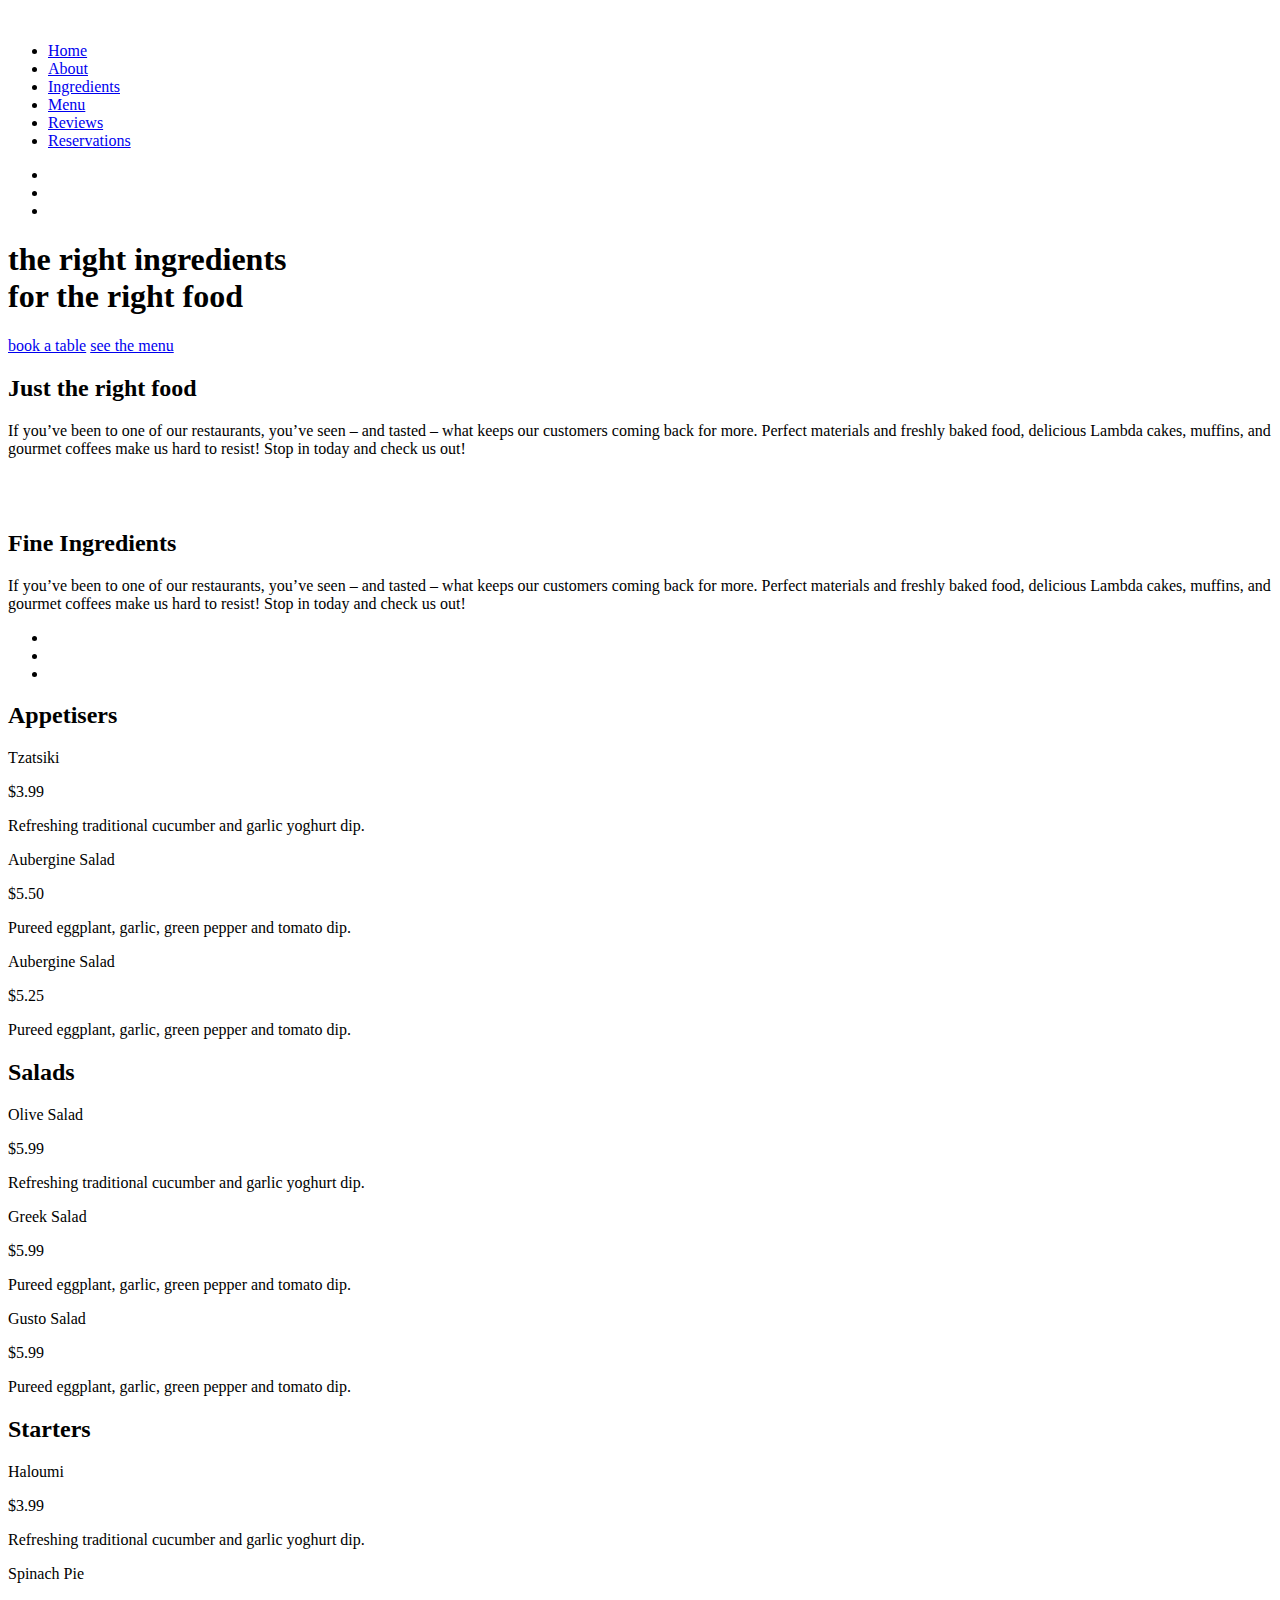
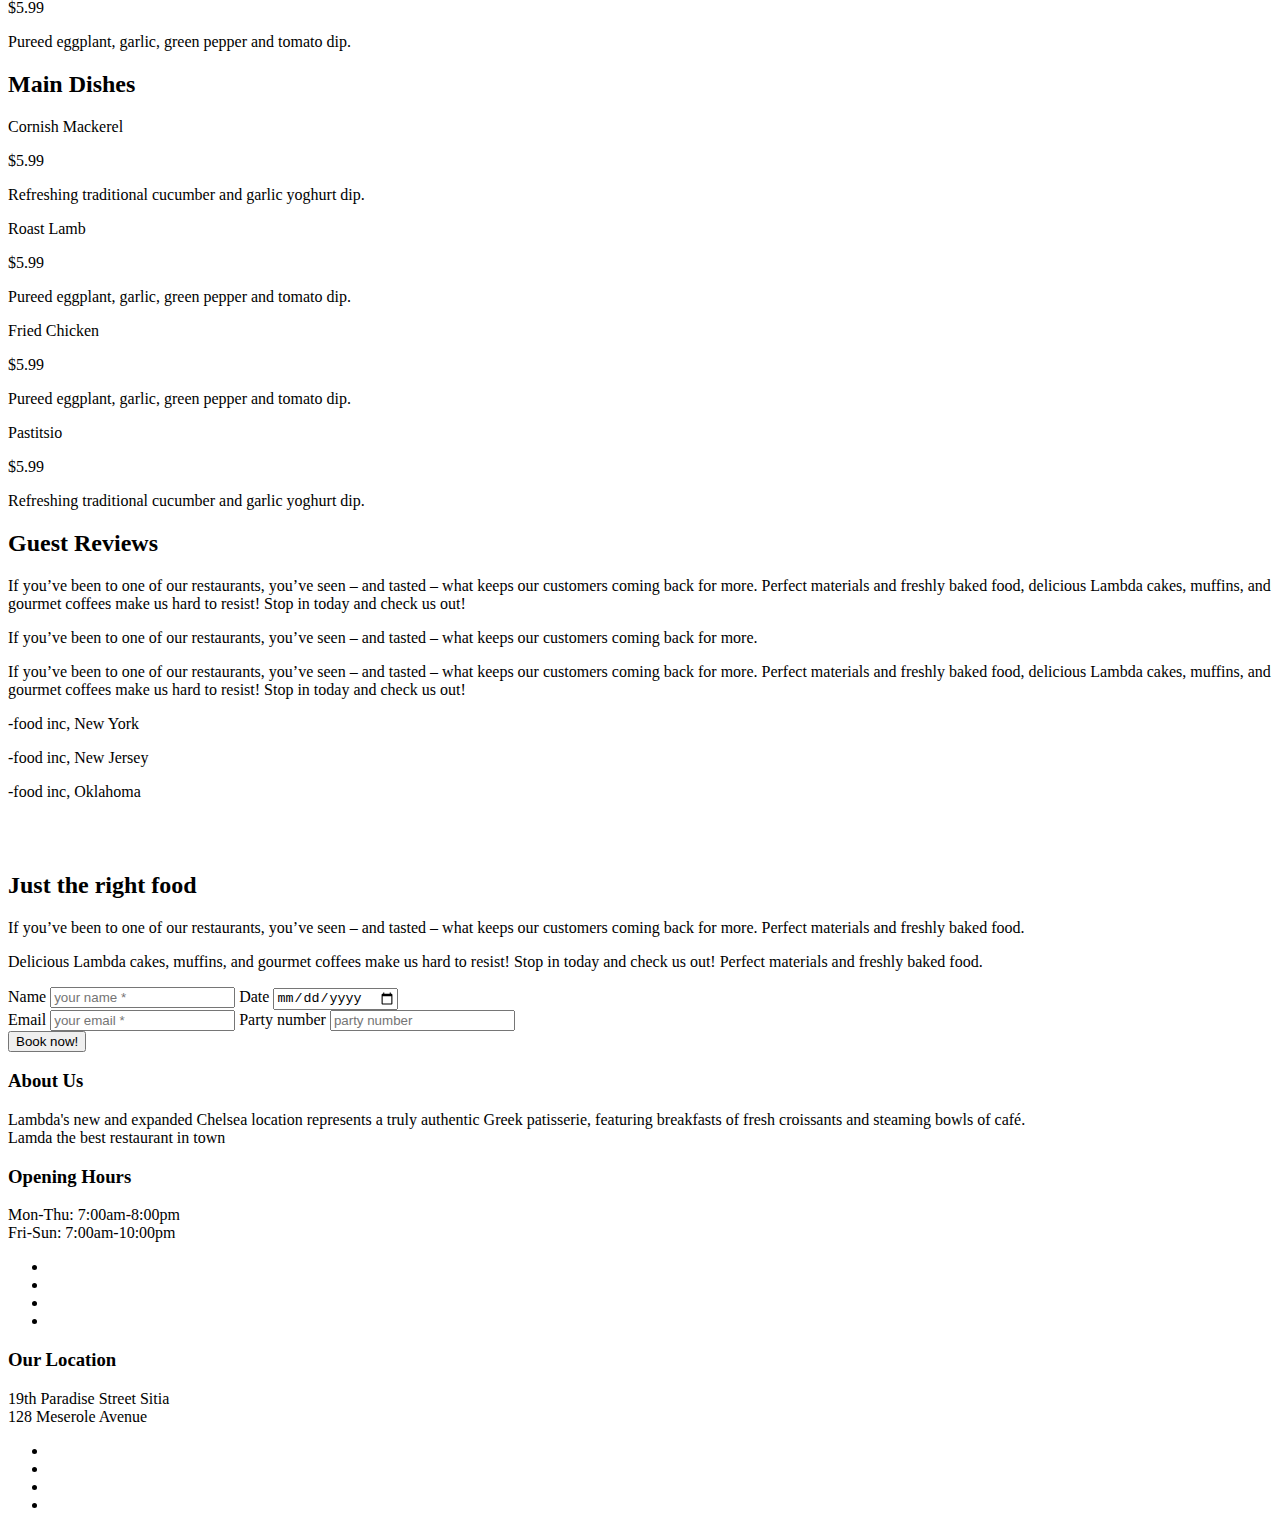
==== index.html @ 6f9b65cb "Create index.html" ====
<!DOCTYPE html>
<html lang="en">
<head>
	<meta charset="UTF-8">
	<title>Lambda</title>
	<link rel="stylesheet/less" type="text/css" href="styles.less" />
	<script src="http://assets.sadevs.com/_/less.min.js" type="text/javascript"></script>
	<script src="jquery-3.1.1.min.js"></script>
	<script src="main.js"></script>

	<link rel="stylesheet" type="text/css" href="slick/slick.css"/>
	<link rel="stylesheet" type="text/css" href="slick/slick-theme.css"/>

</head>
<body>
	
	<header id="home">

		<div class="page-center">
			
			<div class="navigation">

				<div class="logo">
					<a href="#"><img src="images/lambda_logo.png" alt=""></a>
				</div>

				<span id="menu-button" class="menu-button">
					<span class="bar"></span>
					<span class="bar"></span>
					<span class="bar"></span>
				</span>


                <div class="right-nav">
					<div id="nav" class="nav">
						<ul>
							<li class="active"><a href="#home" class="swing">Home</a></li>
							<li><a href="#about" class="swing">About</a></li>
							<li><a href="#ingredients" class="swing">Ingredients</a></li>
							<li><a href="#menu" class="swing">Menu</a></li>
							<li><a href="#reviews" class="swing">Reviews</a></li>
							<li><a href="#reservations" class="swing">Reservations</a></li>
						</ul>
					</div>

					<div class="socials-gold">
						<ul>
							<li><a href=""><img src="images/twitter_yellow.png" alt=""></a></li>
							<li><a href=""><img src="images/youtube_yellow.png" alt=""></a></li>
							<li><a href=""><img src="images/fb_yellow.png" alt=""></a></li>
						</ul>
					</div>
				</div>

			</div>

			<div class="callout">
				<h1>the right ingredients <br> for the right food</h1>
			</div>

			<div class="header-buttons">
				<a href="#reservations" class="swing">book a table</a>
				<a href="#menu" class="swing">see the menu</a>
			</div>

		</div>

		<p id="back-top"><a><span></span></a></p>

	</header>

	
	<main>

		<div class="about" id="about">
			
			<div class="page-center cont-pad">
				
				<div class="left-50">
					<h2>Just the right food</h2>
					<p>If you’ve been to one of our restaurants, you’ve seen – and tasted – what keeps our customers coming back for more. Perfect materials and freshly baked food, delicious Lambda cakes,  muffins, and gourmet coffees make us hard to resist! Stop in today and check us out!</p>
					<img src="images/cook.png" alt="">
				</div>

				<div class="right-50">
					<img src="images/dish.png" alt="">
				</div>

			</div>

		</div>

		<div class="ingredients" id="ingredients">
			
			<div class="page-center cont-pad">
			
				<div class="right-50">
					<h2>Fine Ingredients</h2>
					<p>If you’ve been to one of our restaurants, you’ve seen – and tasted – what keeps our customers coming back for more. Perfect materials and freshly baked food, delicious Lambda cakes,  muffins, and gourmet coffees make us hard to resist! Stop in today and check us out!</p>
					<ul>
						<li><img src="images/wheat.png" alt=""></li>
						<li><img src="images/chili.png" alt=""></li>
						<li><img src="images/bread.png" alt=""></li>
					</ul>
				</div>

			</div>

		</div>

		<div class="menu" id="menu">
			
			<div class="page-center cont-pad">
				
				<div class="left-50">

					<div class="category">
						<h2>Appetisers</h2>

						<div class="dish">
						   <span class="divider-gold">
								<p class="name">Tzatsiki</p>
								<p class="price">$3.99</p>
						    </span>
						    <p class="description">Refreshing traditional cucumber and garlic yoghurt dip.</p>
						</div>

						<div class="dish">
						   <span class="divider-gold">
								<p class="name">Aubergine Salad</p>
								<p class="price">$5.50</p>
						    </span>
						    <p class="description">Pureed eggplant, garlic, green pepper and tomato dip.</p>
						</div>

						<div class="dish">
						   <span class="divider-gold">
								<p class="name">Aubergine Salad</p>
								<p class="price">$5.25</p>
						    </span>
						    <p class="description">Pureed eggplant, garlic, green pepper and tomato dip.</p>
						</div>

					</div>

					<div class="category">
						<h2>Salads</h2>

						<div class="dish">
						   <span class="divider-gold">
								<p class="name">Olive Salad</p>
								<p class="price">$5.99</p>
						    </span>
						    <p class="description">Refreshing traditional cucumber and garlic yoghurt dip.</p>
						</div>

						<div class="dish special">
						   <span class="divider-gold">
								<p class="name">Greek Salad</p>
								<p class="price">$5.99</p>
						    </span>
						    <p class="description">Pureed eggplant, garlic, green pepper and tomato dip.</p>
						</div>

						<div class="dish">
						   <span class="divider-gold">
								<p class="name">Gusto Salad</p>
								<p class="price">$5.99</p>
						    </span>
						    <p class="description">Pureed eggplant, garlic, green pepper and tomato dip.</p>
						</div>

					</div>
					
				</div>

				<div class="right-50">
					
					<div class="category">
						<h2>Starters</h2>

						<div class="dish">
						   <span class="divider-gold">
								<p class="name">Haloumi</p>
								<p class="price">$3.99</p>
						    </span>
						    <p class="description">Refreshing traditional cucumber and garlic yoghurt dip.</p>
						</div>

						<div class="dish">
						   <span class="divider-gold">
								<p class="name">Spinach Pie</p>
								<p class="price">$5.99</p>
						    </span>
						    <p class="description">Pureed eggplant, garlic, green pepper and tomato dip.</p>
						</div>
					</div>

					<div class="category">
						<h2>Main Dishes</h2>

						<div class="dish">
						   <span class="divider-gold">
								<p class="name">Cornish Mackerel</p>
								<p class="price">$5.99</p>
						    </span>
						    <p class="description">Refreshing traditional cucumber and garlic yoghurt dip.</p>
						</div>

						<div class="dish special">
						   <span class="divider-gold">
								<p class="name">Roast Lamb</p>
								<p class="price">$5.99</p>
						    </span>
						    <p class="description">Pureed eggplant, garlic, green pepper and tomato dip.</p>
						</div>

						<div class="dish">
						   <span class="divider-gold">
								<p class="name">Fried Chicken</p>
								<p class="price">$5.99</p>
						    </span>
						    <p class="description">Pureed eggplant, garlic, green pepper and tomato dip.</p>
						</div>

						<div class="dish">
						   <span class="divider-gold">
								<p class="name">Pastitsio</p>
								<p class="price">$5.99</p>
						    </span>
						    <p class="description">Refreshing traditional cucumber and garlic yoghurt dip.</p>
						</div>

					</div>

				</div>

			</div>

		</div>

		<div class="reviews" id="reviews">
			
			<div class="page-center cont-pad">
			
				<div class="black-overlay">
					<h2>Guest Reviews</h2>	

					<div class="comments">
						<div>
							<p>If you’ve been to one of our restaurants, you’ve seen – and tasted – what keeps our customers coming back for more. Perfect materials and freshly baked food, delicious Lambda cakes,  muffins, and gourmet coffees make us hard to resist! Stop in today and check us out!</p>
						</div>
						<div>
							<p>If you’ve been to one of our restaurants, you’ve seen – and tasted – what keeps our customers coming back for more.</p>
						</div>
						<div>
							<p>If you’ve been to one of our restaurants, you’ve seen – and tasted – what keeps our customers coming back for more. Perfect materials and freshly baked food, delicious Lambda cakes,  muffins, and gourmet coffees make us hard to resist! Stop in today and check us out!</p>
						</div>
					</div>

					<div class="captions">
						<div class="caption">
							<p>-food inc, New York</p>
						</div>
						<div class="caption">
							<p>-food inc, New Jersey</p>
						</div>
						<div class="caption">
							<p>-food inc, Oklahoma</p>
						</div>
					</div>

				</div>

			</div>

		</div>

		<div class="reservations" id="reservations">
			
			<div class="page-center cont-pad">

				<div class="left-50">
					
					<div class="left-50">
						<img src="images/steak.jpg" alt="">
					</div>

					<div class="left-50">
						<img src="images/cherry.jpg" alt="">
					</div>

				</div>
				
				<div class="right-50">
					<h2>Just the right food</h2>
					<p>
						If you’ve been to one of our restaurants, you’ve seen – and tasted – what keeps our customers coming back for more. Perfect materials and freshly baked food.</p>
		             <p>   Delicious Lambda cakes,  muffins, and gourmet coffees make us hard to resist! Stop in today and check us out! Perfect materials and freshly baked food.
					</p>

					<form class="reservation-form" action="">

						<div class="left-50">
						    <label for="name">Name</label>
							<input type="text" name="name" placeholder="your name *">

							<label for="date">Date</label>
							<input type="date" name="date" placeholder="date *">
						</div>
						
						<div class="right-50">
							 <label for="email">Email</label>
							<input type="email" name="email" placeholder="your email *">

							<label for="number">Party number</label>
							<input type="number" name="number" placeholder="party number">
						</div>

						<input type="submit" value="Book now!">

					</form>

				</div>

			</div>

		</div>

	</main>

	<footer>
		
		<div class="page-center">

			<div class="widget">
				<h3>
					About Us
				</h3>

				<p>Lambda's new and expanded Chelsea location represents a truly authentic Greek patisserie, featuring breakfasts of fresh croissants and steaming bowls of café.<br>
				Lamda the best restaurant in town</p>
			</div>

			<div class="widget">
				<h3>
					Opening Hours
				</h3>

				<p>Mon-Thu: 7:00am-8:00pm <br>
				Fri-Sun: 7:00am-10:00pm</p>

				<ul class="cards">
					<li><a href="#"><img src="images/card1.png" alt=""></a></li>
					<li><a href="#"><img src="images/paypal.png" alt=""></a></li>
					<li><a href="#"><img src="images/visa.png" alt=""></a></li>
					<li><a href="#"><img src="images/card4.png" alt=""></a></li>
				</ul>	
			</div>

			<div class="widget">
				<h3>
					Our Location
				</h3>

				<p>19th Paradise Street Sitia<br>
				   128 Meserole Avenue</p>

				<ul class="socials-gold">
					<li><a href="#"><img src="images/fb_white.png" alt=""></a></li>
					<li><a href="#"><img src="images/youtube_white.png" alt=""></a></li>
					<li><a href="#"><img src="images/twitter_white.png" alt=""></a></li>
					<li><a href="#"><img src="images/logo4_white.png" alt=""></a></li>
				</ul>	
			</div>
		
		</div>

	</footer>

	<script type="text/javascript" src="slick/slick.min.js"></script>

</body>
</html>
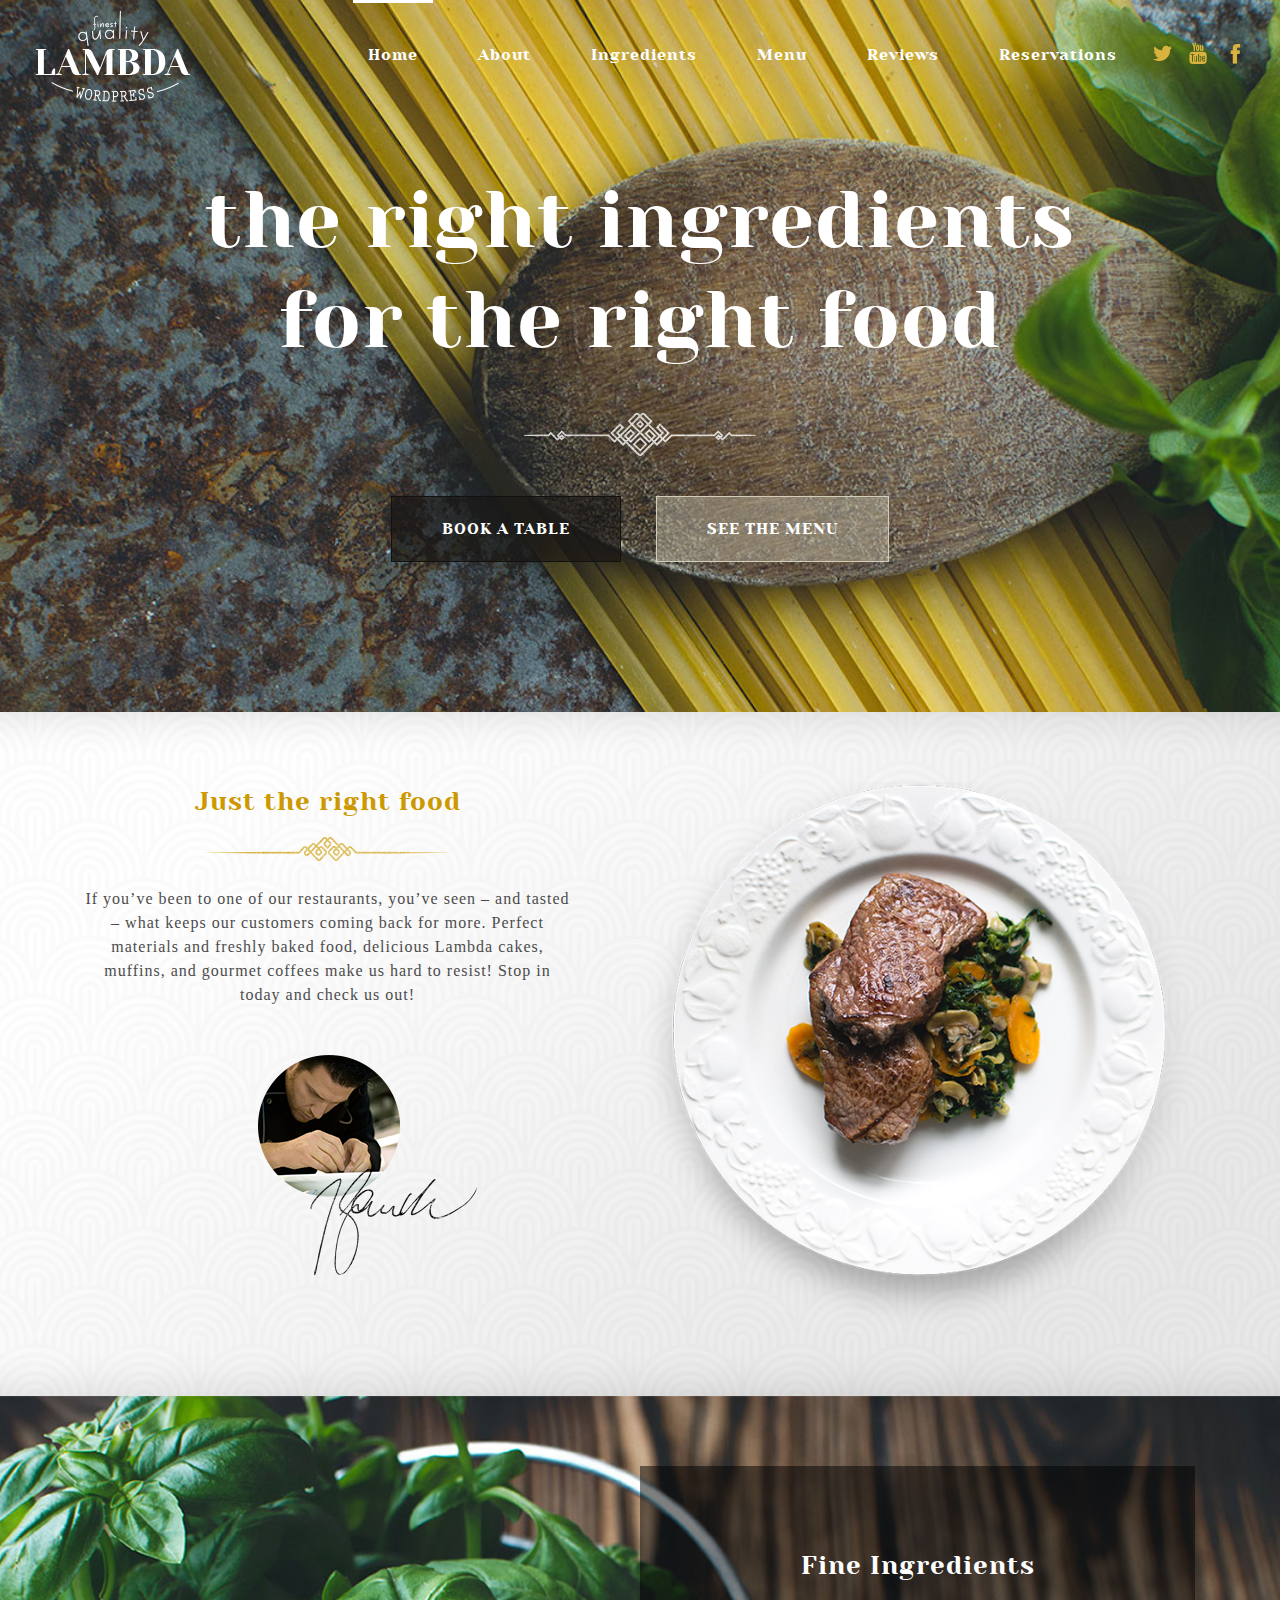
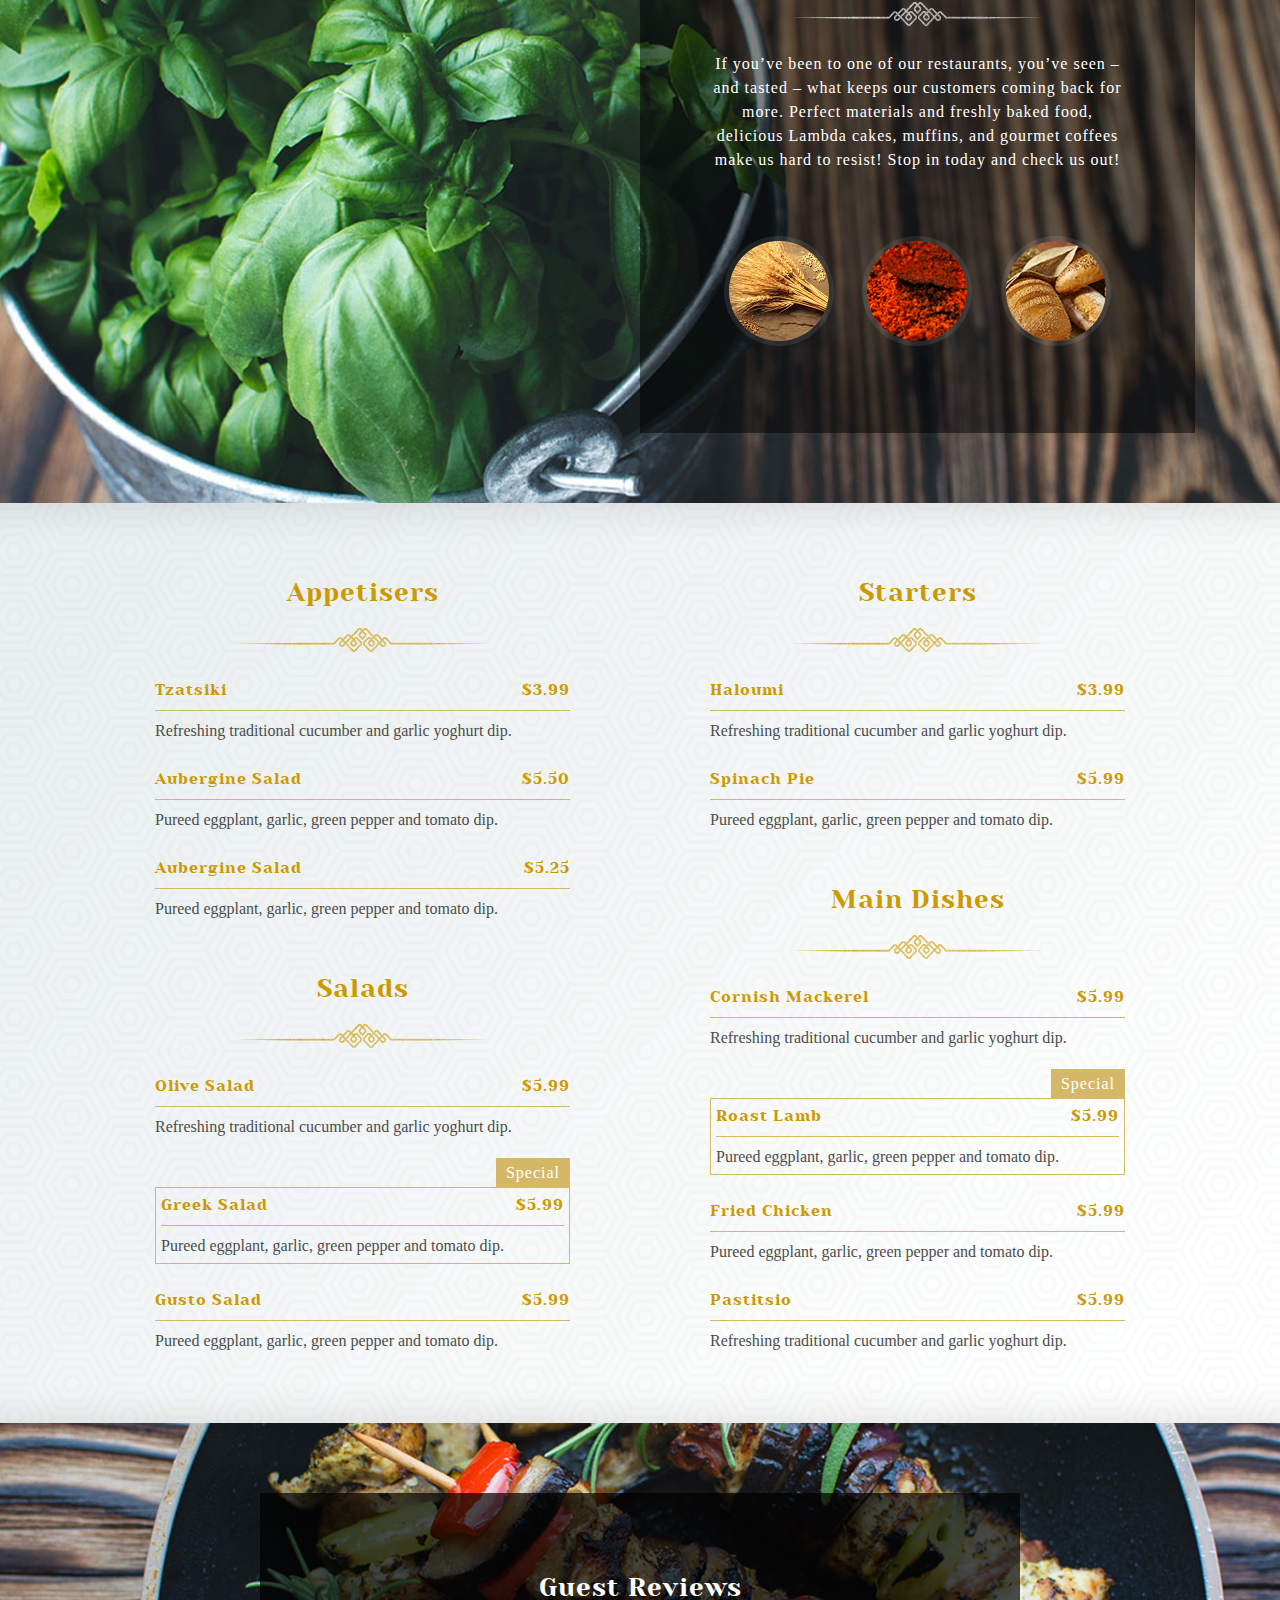
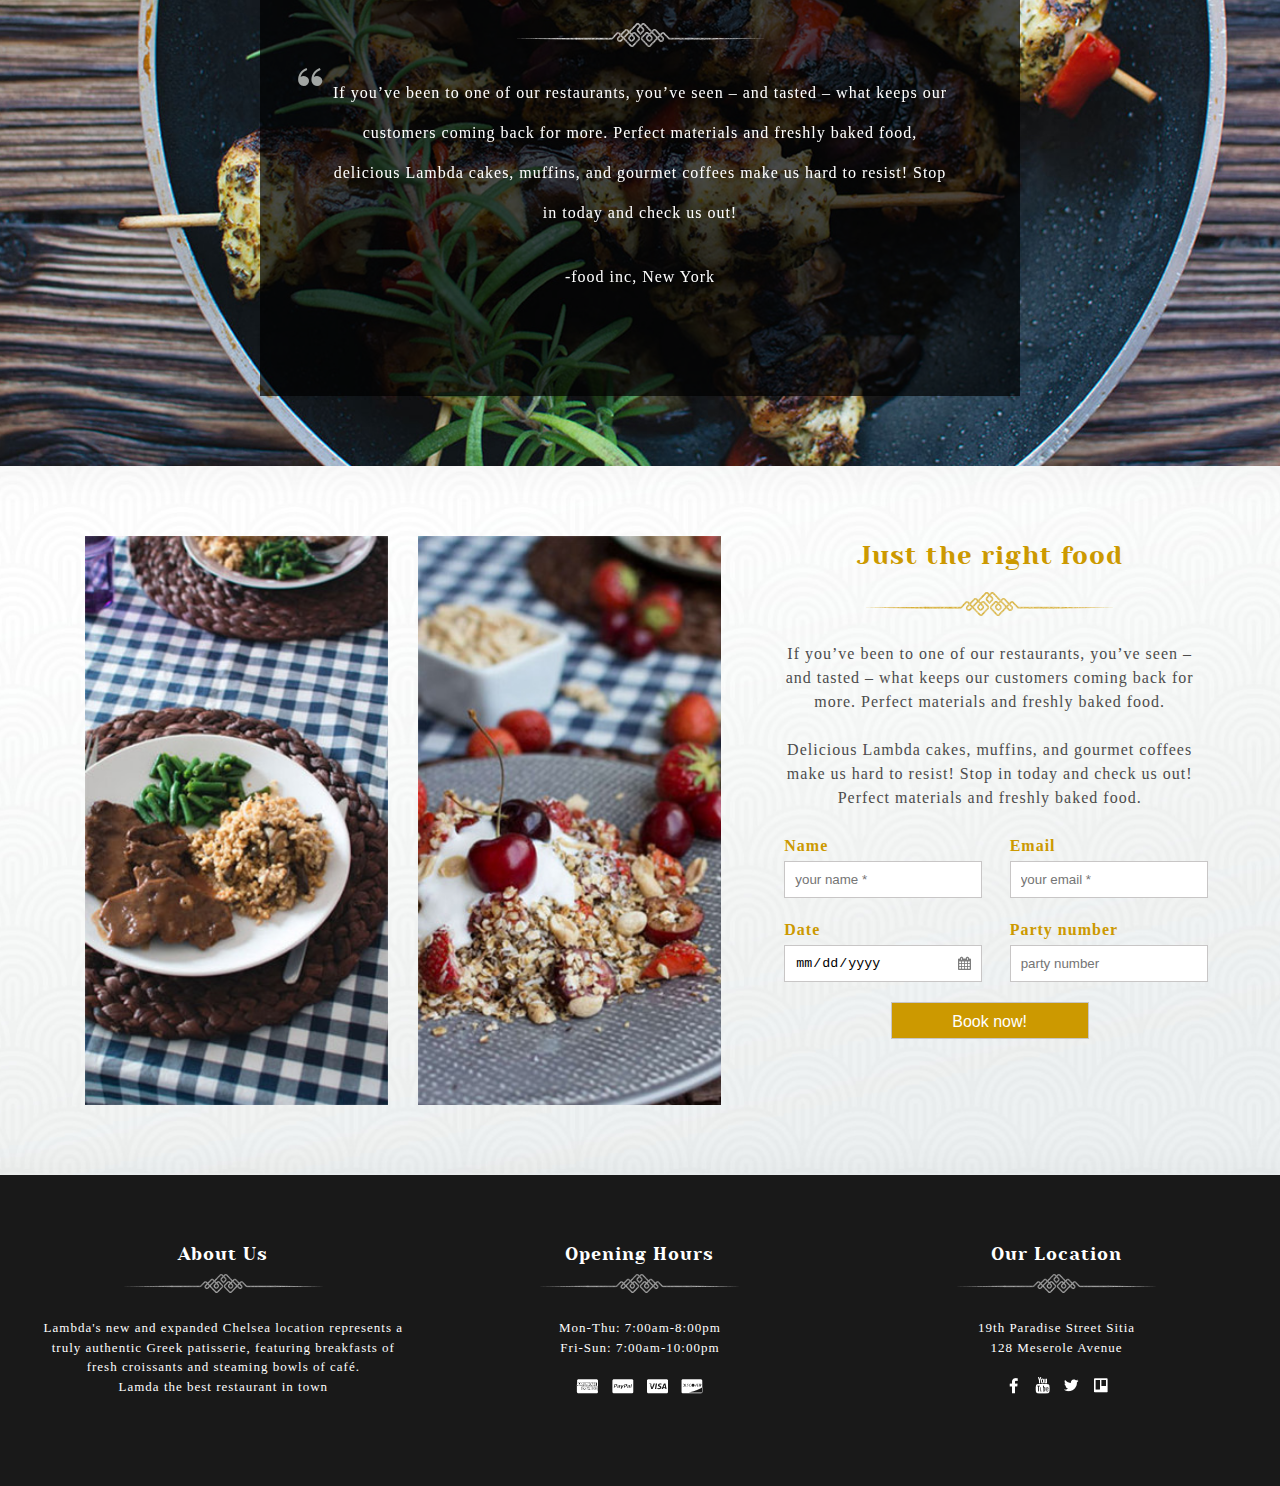
==== commit 801106bd: "Update index.html" ====
--- a/index.html
+++ b/index.html
@@ -3,7 +3,7 @@
 <head>
 	<meta charset="UTF-8">
 	<title>Lambda</title>
-	<link rel="stylesheet/less" type="text/css" href="styles.less" />
+	<link rel="stylesheet" type="text/css" href="styles.css" />
 	<script src="http://assets.sadevs.com/_/less.min.js" type="text/javascript"></script>
 	<script src="jquery-3.1.1.min.js"></script>
 	<script src="main.js"></script>
--- a/styles.css
+++ b/styles.css
@@ -0,0 +1,910 @@
+* {
+  padding: 0;
+  margin: 0;
+  box-sizing: border-box;
+}
+body {
+  font-size: 16px;
+  font-family: 'Yeseva-one Regular';
+  line-height: 1.5;
+  color: #4c4c4c;
+  letter-spacing: 1px;
+}
+a {
+  color: #ffffff;
+  text-decoration: none;
+  transition: all 0.3s;
+  -webkit-transition: all 0.3s;
+  -moz-transition: all 0.3s;
+}
+a:hover {
+  color: #cc9900;
+}
+ul li {
+  list-style-type: none;
+}
+h1 {
+  font-size: 5em;
+  color: #ffffff;
+  letter-spacing: 1px;
+  font-weight: normal;
+  text-align: center;
+  line-height: 1.25em;
+  margin-top: 0.8em;
+  margin-bottom: 0.5em;
+}
+h1:after {
+  content: url(images/deco_header.png);
+  display: block;
+  line-height: 0;
+  margin-top: .5em;
+}
+h2 {
+  font-size: 1.5em;
+  line-height: 1em;
+  margin-bottom: 1em;
+}
+p {
+  margin-bottom: 1.5em;
+}
+@font-face {
+  font-family: 'Yeseva-one Regular';
+  src: url('fonts/yesevaone-regular_v2-webfont.woff2') format('woff2'), url('fonts/yesevaone-regular_v2-webfont.woff') format('woff');
+  font-weight: normal;
+  font-style: normal;
+}
+.page-center {
+  max-width: 1250px;
+  margin: 0 auto;
+}
+.page-center:after {
+  clear: both;
+  content: '';
+  display: block;
+}
+.page-center.cont-pad {
+  padding: 0 70px;
+}
+@media all and (max-width: 767px) {
+  .page-center.cont-pad {
+    float: none;
+    width: 100%;
+    display: block;
+    padding: 0 20px;
+  }
+}
+@media all and (min-width: 1221px) {
+  .fixed .navigation {
+    position: fixed;
+    width: 100%;
+    left: 0;
+    top: 0;
+    opacity: 1;
+    background: rgba(24, 20, 19, 0.8);
+    z-index: 1;
+    text-align: center;
+    box-shadow: 0px 0px 6px 0px #000000;
+    -webkit-transition: all 0.3s ease-in;
+    -moz-transition: all 0.3s ease-in;
+    -o-transition: all 0.3s ease-in;
+    transition: all 0.3s ease-in;
+  }
+  .fixed .navigation .right-nav {
+    float: none;
+    display: inline-block;
+  }
+  .fixed .navigation .right-nav .nav ul li {
+    padding-bottom: 8px;
+  }
+  .fixed .navigation .right-nav .nav ul li:before {
+    margin-bottom: 15px;
+  }
+  .fixed .navigation .right-nav .socials-gold {
+    padding-top: 18px;
+  }
+  .fixed .logo {
+    display: none;
+  }
+}
+#back-top {
+  position: fixed;
+  bottom: 0;
+  right: 15px;
+  margin-bottom: 0;
+  cursor: hand;
+}
+#back-top span {
+  width: 50px;
+  height: 40px;
+  display: block;
+  background: #777 url(https://cdn2.hubspot.net/hubfs/2284600/aWellers_2017_Images/arrow-down.png) no-repeat center center;
+  transform: rotate(180deg);
+  /* rounded corners */
+  -webkit-border-bottom-left-radius: 5px;
+  -moz-border-bottom-left-radius: 5px;
+  -webkit-border-bottom-right-radius: 5px;
+  -moz-border-bottom-right-radius: 5px;
+  border-bottom-left-radius: 5px;
+  border-bottom-right-radius: 5px;
+  /* transition */
+  -webkit-transition: 1s;
+  -moz-transition: 1s;
+  transition: 1s;
+}
+#back-top a {
+  width: 50px;
+  display: block;
+  text-align: center;
+  font: 11px/100% Arial, Helvetica, sans-serif;
+  text-transform: uppercase;
+  text-decoration: none;
+  color: #bbb;
+  /* transition */
+  -webkit-transition: 1s;
+  -moz-transition: 1s;
+  transition: 1s;
+}
+#back-top a:hover {
+  color: #000;
+}
+#back-top a:hover span {
+  background-color: #525252;
+}
+header {
+  background-image: url(images/home_bg.jpg);
+  max-height: 730px;
+  background-attachment: fixed;
+  background-size: cover;
+  padding: 70px 0;
+  background-repeat: no-repeat;
+  background-position: top center;
+  padding: 0 0 150px;
+}
+@media all and (max-width: 767px) {
+  header {
+    padding-bottom: 70px;
+  }
+}
+@media all and (max-width: 1320px) {
+  header .navigation {
+    padding: 0 20px;
+  }
+}
+header .navigation:after {
+  clear: both;
+  content: '';
+  display: block;
+}
+header .navigation .logo {
+  float: left;
+  margin-top: 10px;
+}
+header .navigation .menu-button {
+  display: none;
+}
+header .navigation .right-nav {
+  float: right;
+}
+@media all and (max-width: 1220px) {
+  header .navigation .right-nav {
+    position: absolute;
+    right: 15px;
+    top: 70px;
+    overflow: hidden;
+    background: #181413;
+    -webkit-transition: all 0.3s ease-in;
+    -moz-transition: all 0.3s ease-in;
+    -o-transition: all 0.3s ease-in;
+    transition: all 0.3s ease-in;
+  }
+}
+@media all and (min-width: 1221px) {
+  header .navigation .right-nav {
+    height: auto !Important;
+  }
+}
+header .navigation .right-nav .nav {
+  float: left;
+}
+@media all and (max-width: 1220px) {
+  header .navigation .right-nav .nav {
+    float: none;
+  }
+}
+header .navigation .right-nav .nav ul li {
+  display: inline-block;
+  margin-right: 25px;
+}
+@media all and (max-width: 1220px) {
+  header .navigation .right-nav .nav ul li {
+    display: block;
+    margin: 0;
+    padding: 10px 0;
+  }
+  header .navigation .right-nav .nav ul li:last-child {
+    margin-right: 0 !important;
+  }
+}
+header .navigation .right-nav .nav ul li:last-child {
+  margin-right: 20px;
+}
+header .navigation .right-nav .nav ul li:before {
+  content: '';
+  display: block;
+  width: 0;
+  height: 3px;
+  background: #fff;
+  transition: width .3s;
+  margin-bottom: 40px;
+}
+@media all and (max-width: 1220px) {
+  header .navigation .right-nav .nav ul li:before {
+    content: none;
+  }
+}
+header .navigation .right-nav .nav ul li a {
+  padding: 0 15px;
+}
+@media all and (max-width: 1220px) {
+  header .navigation .right-nav .nav ul li a {
+    padding: 0 20px;
+  }
+}
+header .navigation .right-nav .nav ul li.active:before {
+  width: 100%;
+}
+@media all and (max-width: 1220px) {
+  header .navigation .right-nav .nav ul li.active:before {
+    background-color: rgba(211, 206, 186, 0.4);
+    border-top: none;
+  }
+}
+header .navigation .right-nav .socials-gold {
+  float: left;
+  padding-top: 43px;
+}
+@media all and (max-width: 1220px) {
+  header .navigation .right-nav .socials-gold {
+    padding: 20px 20px 10px;
+  }
+}
+header .navigation .right-nav .socials-gold img {
+  -webkit-transition: all 0.3s ease-in;
+  -moz-transition: all 0.3s ease-in;
+  -o-transition: all 0.3s ease-in;
+  transition: all 0.3s ease-in;
+}
+header .navigation .right-nav .socials-gold img:hover {
+  -webkit-filter: brightness(80%);
+}
+header .navigation .right-nav .socials-gold ul li {
+  display: inline-block;
+  margin-right: 10px;
+}
+header .navigation .right-nav .socials-gold ul li:last-child {
+  margin-right: 0;
+}
+@media all and (max-width: 1220px) {
+  header .navigation #menu-button {
+    display: block;
+    width: 52px;
+    height: 52px;
+    position: absolute;
+    top: 50px;
+    right: 10px;
+    margin-top: -26px;
+    cursor: pointer;
+    -webkit-tap-highlight-color: rgba(0, 0, 0, 0);
+    -webkit-transition: all 0.5s ease-in-out;
+    -moz-transition: all 0.5s ease-in-out;
+    -o-transition: all 0.5s ease-in-out;
+    transition: all 0.5s ease-in-out;
+  }
+}
+header .navigation #menu-button span {
+  background: #444;
+  display: block;
+  height: 3px;
+  position: absolute;
+  left: 10px;
+  right: 5px;
+  -webkit-transition: all 0.15s ease-in-out;
+  -moz-transition: all 0.15s ease-in-out;
+  -o-transition: all 0.15s ease-in-out;
+  transition: all 0.15s ease-in-out;
+}
+header .navigation #menu-button span:first-child {
+  top: 15px;
+}
+header .navigation #menu-button span:nth-child(2) {
+  top: 24px;
+}
+header .navigation #menu-button span:last-child {
+  top: 33px;
+}
+header .navigation #menu-button.open span:first-child {
+  top: 21px;
+  transform: rotate(-45deg);
+}
+header .navigation #menu-button.open span:nth-child(2) {
+  width: 0%;
+}
+header .navigation #menu-button.open span:last-child {
+  top: 21px;
+  transform: rotate(45deg);
+}
+@media all and (max-width: 767px) {
+  header .callout h1 {
+    font-size: 3em;
+  }
+}
+header .header-buttons {
+  text-align: center;
+}
+header .header-buttons a {
+  text-transform: uppercase;
+  padding: 20px 50px;
+  display: inline-block;
+}
+header .header-buttons a:first-child {
+  margin-right: 30px;
+  background-color: rgba(24, 20, 19, 0.6);
+  border: 1px solid #121110;
+}
+header .header-buttons a:first-child:hover {
+  background-color: #121110;
+}
+@media all and (max-width: 600px) {
+  header .header-buttons a:first-child {
+    margin: 0 auto 20px;
+    display: block;
+    width: 235.06px;
+  }
+}
+header .header-buttons a:last-child {
+  background-color: rgba(211, 206, 186, 0.4);
+  border: 1px solid #d3ceba;
+}
+header .header-buttons a:last-child:hover {
+  background-color: #d3ceba;
+}
+main .about {
+  background-image: url(images/about_bg.jpg);
+  max-height: 750px;
+  background-size: cover;
+  padding: 70px 0;
+  background-repeat: no-repeat;
+  background-position: top center;
+}
+main .about .left-50 {
+  float: left;
+  width: 50%;
+  padding-left: 0;
+  padding-right: 70px;
+  text-align: center;
+}
+main .about .left-50 h2 {
+  color: #cc9900;
+  font-size: 1.625em;
+  font-weight: normal;
+  text-align: center;
+  line-height: 1.625em;
+}
+main .about .left-50 h2:after {
+  line-height: 0;
+  margin-top: .5em;
+  display: block;
+}
+main .about .left-50 h2:after {
+  content: url('images/divider_gold.png');
+}
+main .about .left-50 p {
+  font-family: 'Lato';
+}
+main .about .left-50 img {
+  margin-top: 1.5em;
+  margin-left: 5em;
+}
+@media all and (max-width: 767px) {
+  main .about .left-50 {
+    float: none;
+    width: 100%;
+    display: block;
+    padding: 0;
+  }
+}
+main .about .right-50 {
+  float: right;
+  width: 50%;
+  padding-left: 0;
+  padding-right: 0;
+}
+@media all and (max-width: 767px) {
+  main .about .right-50 {
+    display: none;
+  }
+}
+main .about .right-50 img {
+  display: block;
+  width: 100%;
+  height: auto;
+}
+main .ingredients {
+  background-image: url(images/ingredients_bg.jpg);
+  background-size: cover;
+  padding: 70px 0;
+  background-repeat: no-repeat;
+  background-position: top center;
+}
+main .ingredients .right-50 {
+  float: right;
+  width: 50%;
+  padding-left: 70px;
+  padding-right: 70px;
+  text-align: center;
+  background-color: rgba(0, 0, 0, 0.5);
+  padding: 80px 70px;
+}
+@media all and (max-width: 1220px) {
+  main .ingredients .right-50 {
+    float: none;
+    width: 100%;
+  }
+}
+@media all and (max-width: 767px) {
+  main .ingredients .right-50 {
+    float: none;
+    width: 100%;
+    display: block;
+    padding: 30px;
+  }
+}
+main .ingredients .right-50 h2 {
+  color: #ffffff;
+  font-size: 1.625em;
+  font-weight: normal;
+  text-align: center;
+  line-height: 1.625em;
+}
+main .ingredients .right-50 h2:after {
+  line-height: 0;
+  margin-top: .5em;
+  display: block;
+}
+main .ingredients .right-50 h2:after {
+  content: url('images/divider_white.png');
+}
+main .ingredients .right-50 p {
+  font-family: 'Lato';
+  color: #ffffff;
+}
+main .ingredients .right-50 ul {
+  margin-top: 4em;
+}
+main .ingredients .right-50 ul:after {
+  clear: both;
+  content: '';
+  display: block;
+}
+main .ingredients .right-50 ul li {
+  width: 33.33%;
+  float: left;
+  padding: 0 2% 0;
+}
+main .ingredients .right-50 ul li img {
+  width: 100%;
+  max-width: 110px;
+  height: auto;
+}
+main .menu {
+  background-image: url(images/menu_bg.jpg);
+  background-size: cover;
+  padding: 70px 0;
+  background-repeat: no-repeat;
+  background-position: top center;
+}
+main .menu .left-50 {
+  float: left;
+  width: 50%;
+  padding-left: 70px;
+  padding-right: 70px;
+}
+@media all and (max-width: 1100px) {
+  main .menu .left-50 {
+    float: left;
+    width: 50%;
+    padding-left: 20px;
+    padding-right: 50px;
+  }
+}
+@media all and (max-width: 900px) {
+  main .menu .left-50 {
+    float: none;
+    width: 100%;
+    padding: 0;
+    margin-bottom: 3em;
+  }
+}
+main .menu .left-50 .category {
+  margin-bottom: 3em;
+}
+main .menu .left-50 .category:last-child {
+  margin-bottom: 0;
+}
+main .menu .right-50 {
+  float: right;
+  width: 50%;
+  padding-left: 70px;
+  padding-right: 70px;
+}
+@media all and (max-width: 1100px) {
+  main .menu .right-50 {
+    float: right;
+    width: 50%;
+    padding-left: 50px;
+    padding-right: 20px;
+  }
+}
+@media all and (max-width: 900px) {
+  main .menu .right-50 {
+    float: none;
+    width: 100%;
+    padding: 0;
+  }
+}
+main .menu .right-50 .category {
+  margin-bottom: 3em;
+}
+main .menu .right-50 .category:last-child {
+  margin-bottom: 0;
+}
+main .menu h2 {
+  color: #cc9900;
+  font-size: 1.625em;
+  font-weight: normal;
+  text-align: center;
+  line-height: 1.625em;
+}
+main .menu h2:after {
+  line-height: 0;
+  margin-top: .5em;
+  display: block;
+}
+main .menu h2:after {
+  content: url('images/divider_gold.png');
+}
+main .menu .category .dish {
+  margin-bottom: 1.5em;
+}
+main .menu .category .dish:last-child {
+  margin-bottom: 0;
+}
+main .menu .category .dish .divider-gold:after {
+  clear: both;
+  display: block;
+  content: '';
+  border-bottom: 1px solid #d5b867;
+  margin-bottom: .5em;
+}
+main .menu .category .dish .divider-gold p {
+  color: #cc9900;
+  margin-bottom: .5em;
+}
+main .menu .category .dish .divider-gold p:first-child {
+  float: left;
+}
+main .menu .category .dish .divider-gold p:last-child {
+  float: right;
+}
+main .menu .category .dish .divider-gold p:last-child:after {
+  clear: both;
+  content: '';
+  display: block;
+}
+main .menu .category .dish p.description {
+  font-family: 'Lato';
+  margin-bottom: 0;
+  letter-spacing: 0;
+}
+main .menu .category .dish.special {
+  border: 1px solid #d5b867;
+  padding: 5px;
+  position: relative;
+  margin-top: 3em;
+}
+main .menu .category .dish.special:before {
+  content: 'Special';
+  background-color: #d5b867;
+  padding: 3px 10px;
+  color: #ffffff;
+  font-family: 'Lato';
+  position: absolute;
+  top: -30px;
+  right: -1px;
+}
+main .reviews {
+  background-image: url(images/barbeque_bg.jpg);
+  background-size: cover;
+  padding: 70px 0;
+  background-repeat: no-repeat;
+  background-position: top center;
+}
+main .reviews .black-overlay {
+  background-color: rgba(0, 0, 0, 0.7);
+  padding: 75px 70px;
+  color: #ffffff;
+  max-width: 760px;
+  margin: 0 auto;
+}
+main .reviews .black-overlay h2 {
+  color: #ffffff;
+  font-size: 1.625em;
+  font-weight: normal;
+  text-align: center;
+  line-height: 1.625em;
+}
+main .reviews .black-overlay h2:after {
+  line-height: 0;
+  margin-top: .5em;
+  display: block;
+}
+main .reviews .black-overlay h2:after {
+  content: url('images/divider_white.png');
+}
+main .reviews .black-overlay .comments:before {
+  content: "\201C";
+  display: block;
+  font-size: 70px;
+  position: absolute;
+  left: -35px;
+  top: -30px;
+  color: #a1a5a3;
+}
+main .reviews .black-overlay p {
+  text-align: center;
+}
+main .reviews .black-overlay p:first-of-type {
+  line-height: 2.5em;
+  position: relative;
+}
+main .reviews .black-overlay p:last-child {
+  font-family: 'Lato';
+}
+main .reservations {
+  background-image: url(images/book-now.jpg);
+  background-size: cover;
+  padding: 70px 0;
+  background-repeat: no-repeat;
+  background-position: top center;
+}
+main .reservations .left-50 {
+  float: left;
+  width: 60%;
+  padding-left: 0;
+  padding-right: 0;
+}
+@media all and (max-width: 1220px) {
+  main .reservations .left-50 {
+    float: left;
+    width: 50%;
+    padding-left: 0;
+    padding-right: 0;
+  }
+}
+@media all and (max-width: 970px) {
+  main .reservations .left-50 {
+    display: none;
+  }
+}
+main .reservations .left-50 .left-50 {
+  float: left;
+  width: 50%;
+  padding-left: 0;
+  padding-right: 0;
+}
+main .reservations .left-50 .left-50 img {
+  width: 100%;
+  height: auto;
+  float: left;
+}
+main .reservations .left-50 .left-50 img:first-child {
+  padding-right: 30px;
+}
+main .reservations .right-50 {
+  float: right;
+  width: 37%;
+  padding-left: 0;
+  padding-right: 0;
+}
+@media all and (max-width: 1220px) {
+  main .reservations .right-50 {
+    float: right;
+    width: 50%;
+    padding-left: 0;
+    padding-right: 0;
+  }
+}
+@media all and (max-width: 970px) {
+  main .reservations .right-50 {
+    float: none;
+    width: 100%;
+    display: block;
+    padding: 0;
+  }
+}
+main .reservations .right-50 h2 {
+  color: #cc9900;
+  font-size: 1.625em;
+  font-weight: normal;
+  text-align: center;
+  line-height: 1.625em;
+}
+main .reservations .right-50 h2:after {
+  line-height: 0;
+  margin-top: .5em;
+  display: block;
+}
+main .reservations .right-50 h2:after {
+  content: url('images/divider_gold.png');
+}
+main .reservations .right-50 p {
+  font-family: 'Lato';
+  text-align: center;
+}
+main .reservations .right-50 .reservation-form label {
+  display: block;
+  font-family: 'Lato';
+  color: #cc9900;
+  font-weight: bold;
+  margin-bottom: .2em;
+}
+main .reservations .right-50 .reservation-form input {
+  padding: 10px;
+  border: 1px solid #c8c6c6;
+  margin-bottom: 1.5em;
+  width: 198px;
+  max-height: 37px;
+}
+@media all and (max-width: 970px) {
+  main .reservations .right-50 .reservation-form input {
+    width: 100%;
+  }
+}
+main .reservations .right-50 .reservation-form input:focus {
+  outline: none;
+  border: 1px solid #cc9900;
+  text-decoration: none;
+  transition: all 0.3s;
+  -webkit-transition: all 0.3s;
+  -moz-transition: all 0.3s;
+}
+main .reservations .right-50 .reservation-form input[type="date"]::-webkit-calendar-picker-indicator {
+  color: rgba(0, 0, 0, 0);
+  opacity: 1;
+  display: block;
+  background: url(images/calendar.png) no-repeat;
+  background-position: right;
+  width: 13px;
+  height: 14px;
+}
+main .reservations .right-50 .reservation-form input[type="date"]::-webkit-inner-spin-button {
+  display: none;
+}
+main .reservations .right-50 .reservation-form input[type="submit"] {
+  background-color: #cc9900;
+  color: #ffffff;
+  display: block;
+  margin: 0 auto;
+  font-size: 1em;
+  cursor: hand;
+  cursor: pointer;
+  -webkit-transition: all 0.5s ease;
+  -moz-transition: all 0.5s ease;
+  -o-transition: all 0.5s ease;
+  transition: all 0.5s ease;
+}
+main .reservations .right-50 .reservation-form input[type="submit"]:hover {
+  background-color: #B58800;
+}
+@media all and (max-width: 767px) {
+  main .reservations .right-50 .reservation-form input[type="submit"] {
+    width: 198px;
+  }
+}
+main .reservations .right-50 .reservation-form:after {
+  clear: both;
+  content: '';
+  display: block;
+}
+main .reservations .right-50 .reservation-form .left-50 {
+  float: left;
+  width: 50%;
+  padding-left: 0;
+  padding-right: 0;
+}
+@media all and (max-width: 970px) {
+  main .reservations .right-50 .reservation-form .left-50 {
+    float: none;
+    width: 100%;
+    display: block;
+    padding: 0;
+  }
+}
+main .reservations .right-50 .reservation-form .right-50 {
+  float: right;
+  width: 50%;
+  padding-left: 20px;
+  padding-right: 0;
+}
+@media all and (max-width: 970px) {
+  main .reservations .right-50 .reservation-form .right-50 {
+    float: none;
+    width: 100%;
+    display: block;
+    padding: 0;
+  }
+}
+footer {
+  background-color: #191919;
+  padding: 70px 0;
+  color: #ffffff;
+}
+footer h3 {
+  color: #ffffff;
+  font-size: 1.125em;
+  font-weight: normal;
+  text-align: center;
+  line-height: 1.125em;
+  margin-bottom: 25px;
+}
+footer h3:after {
+  line-height: 0;
+  margin-top: .5em;
+  display: block;
+}
+footer h3:after {
+  content: url('images/divider_white_footer.png');
+}
+footer p {
+  font-family: 'Lato';
+  font-size: 13px;
+  padding: 0 25px;
+}
+footer .widget {
+  float: left;
+  width: 33.33%;
+  padding-left: 0;
+  padding-right: 0;
+  text-align: center;
+}
+@media all and (max-width: 767px) {
+  footer .widget {
+    float: none;
+    width: 100%;
+    display: block;
+    padding: 0;
+  }
+}
+footer .widget img {
+  -webkit-transition: all 0.3s ease-in;
+  -moz-transition: all 0.3s ease-in;
+  -o-transition: all 0.3s ease-in;
+  transition: all 0.3s ease-in;
+}
+footer .widget img:hover {
+  -webkit-filter: brightness(40%);
+}
+footer .widget ul li {
+  display: inline-block;
+  margin-right: 7px;
+}
+footer .widget ul li:last-child {
+  margin-right: 0;
+}
+@media all and (max-width: 767px) {
+  footer .widget .cards {
+    padding-bottom: 25px;
+  }
+}
+
+/*# sourceMappingURL=styles.css.map */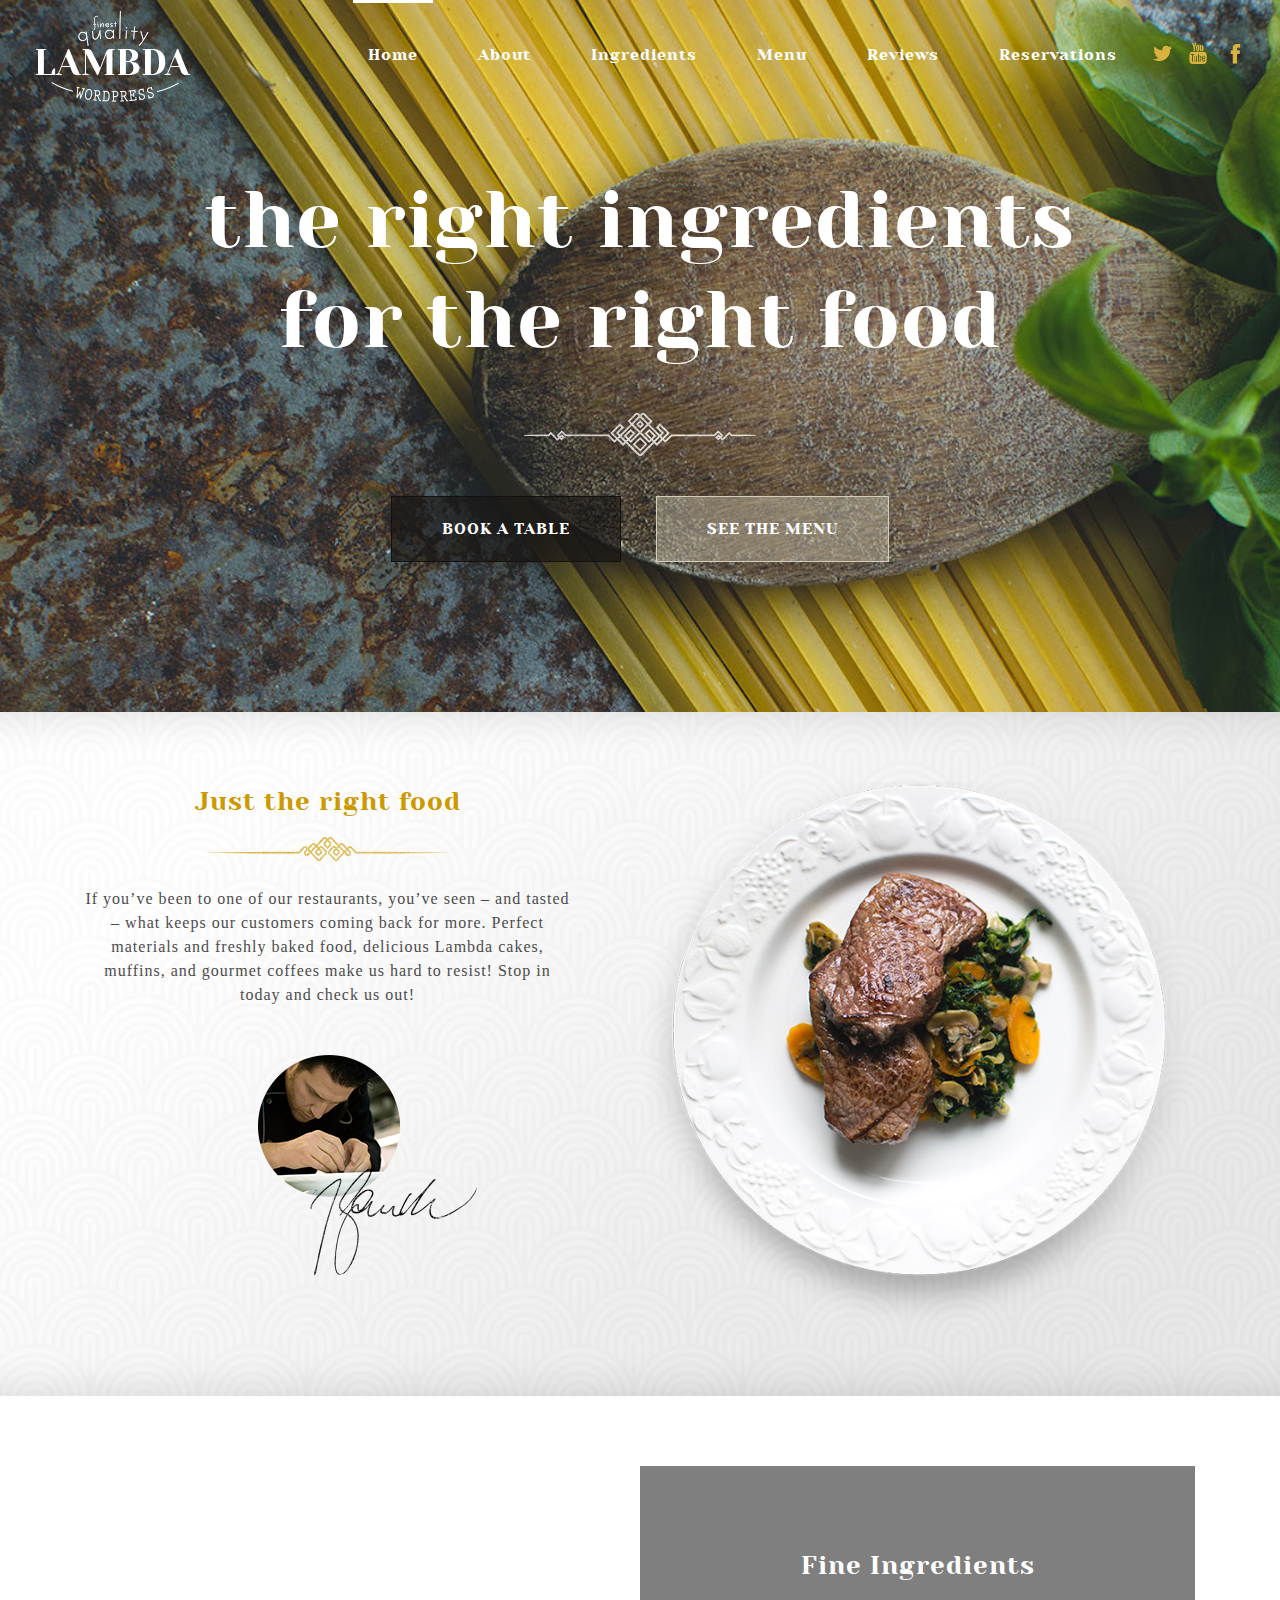
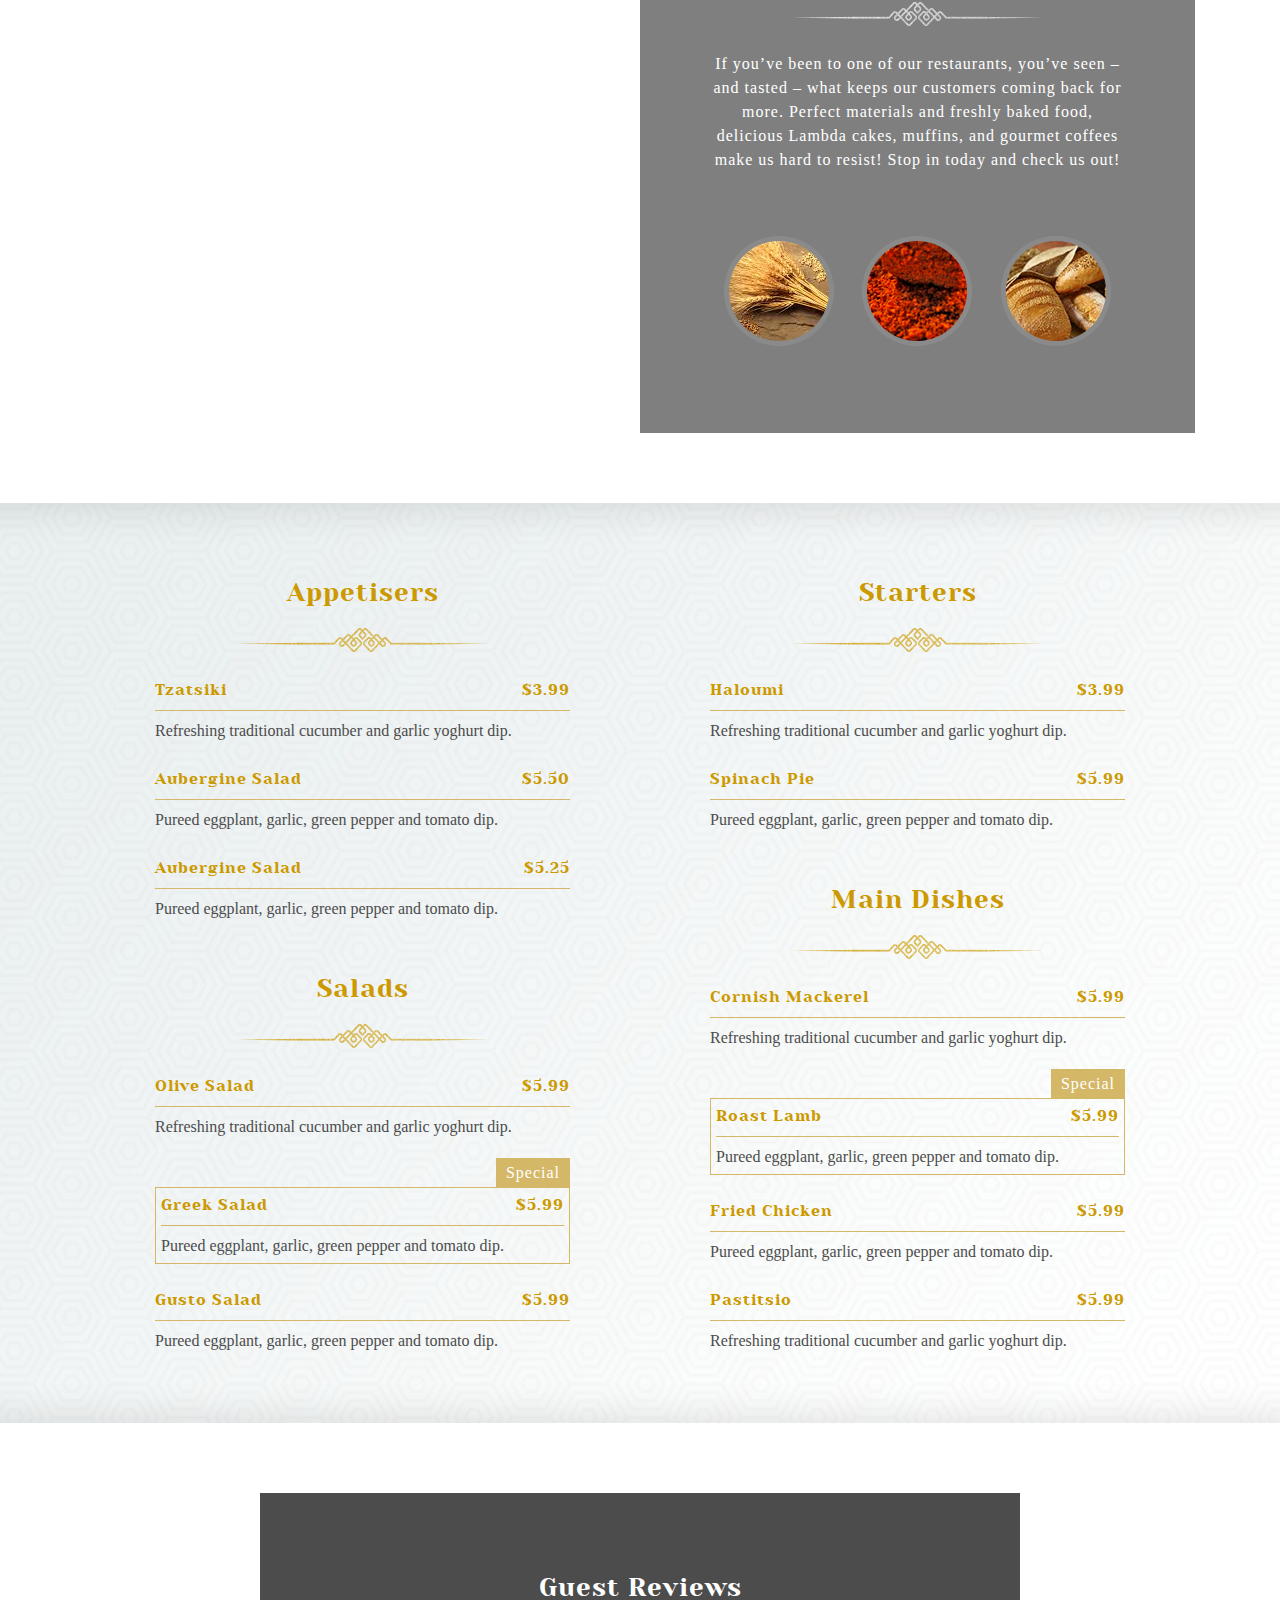
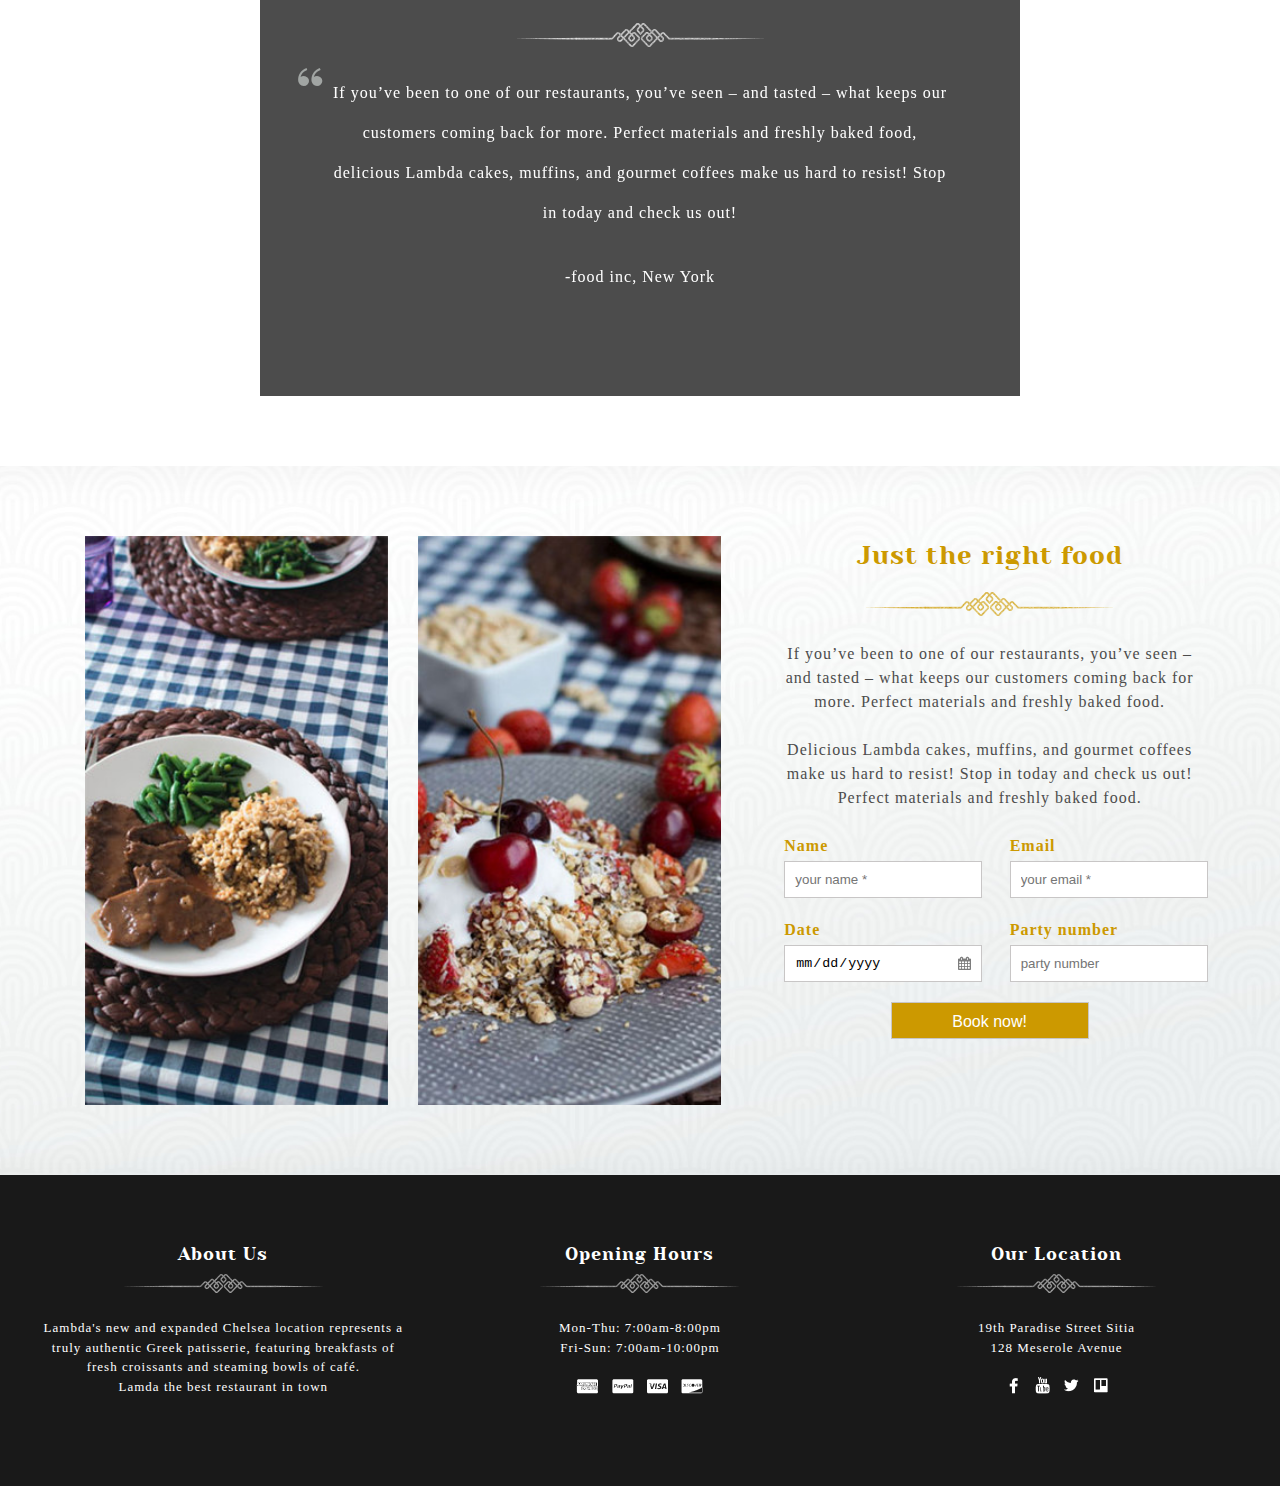
==== commit fcb2c129: "Update index.html" ====
--- a/index.html
+++ b/index.html
@@ -2,6 +2,8 @@
 <html lang="en">
 <head>
 	<meta charset="UTF-8">
+	<meta name="viewport" content="width=device-width,initial-scale=1">
+	
 	<title>Lambda</title>
 	<link rel="stylesheet" type="text/css" href="styles.css" />
 	<script src="http://assets.sadevs.com/_/less.min.js" type="text/javascript"></script>
--- a/styles.css
+++ b/styles.css
@@ -435,6 +435,7 @@
   padding: 70px 0;
   background-repeat: no-repeat;
   background-position: top center;
+  background-attachment: fixed;
 }
 main .ingredients .right-50 {
   float: right;
@@ -628,6 +629,7 @@
   padding: 70px 0;
   background-repeat: no-repeat;
   background-position: top center;
+  background-attachment: fixed;
 }
 main .reviews .black-overlay {
   background-color: rgba(0, 0, 0, 0.7);
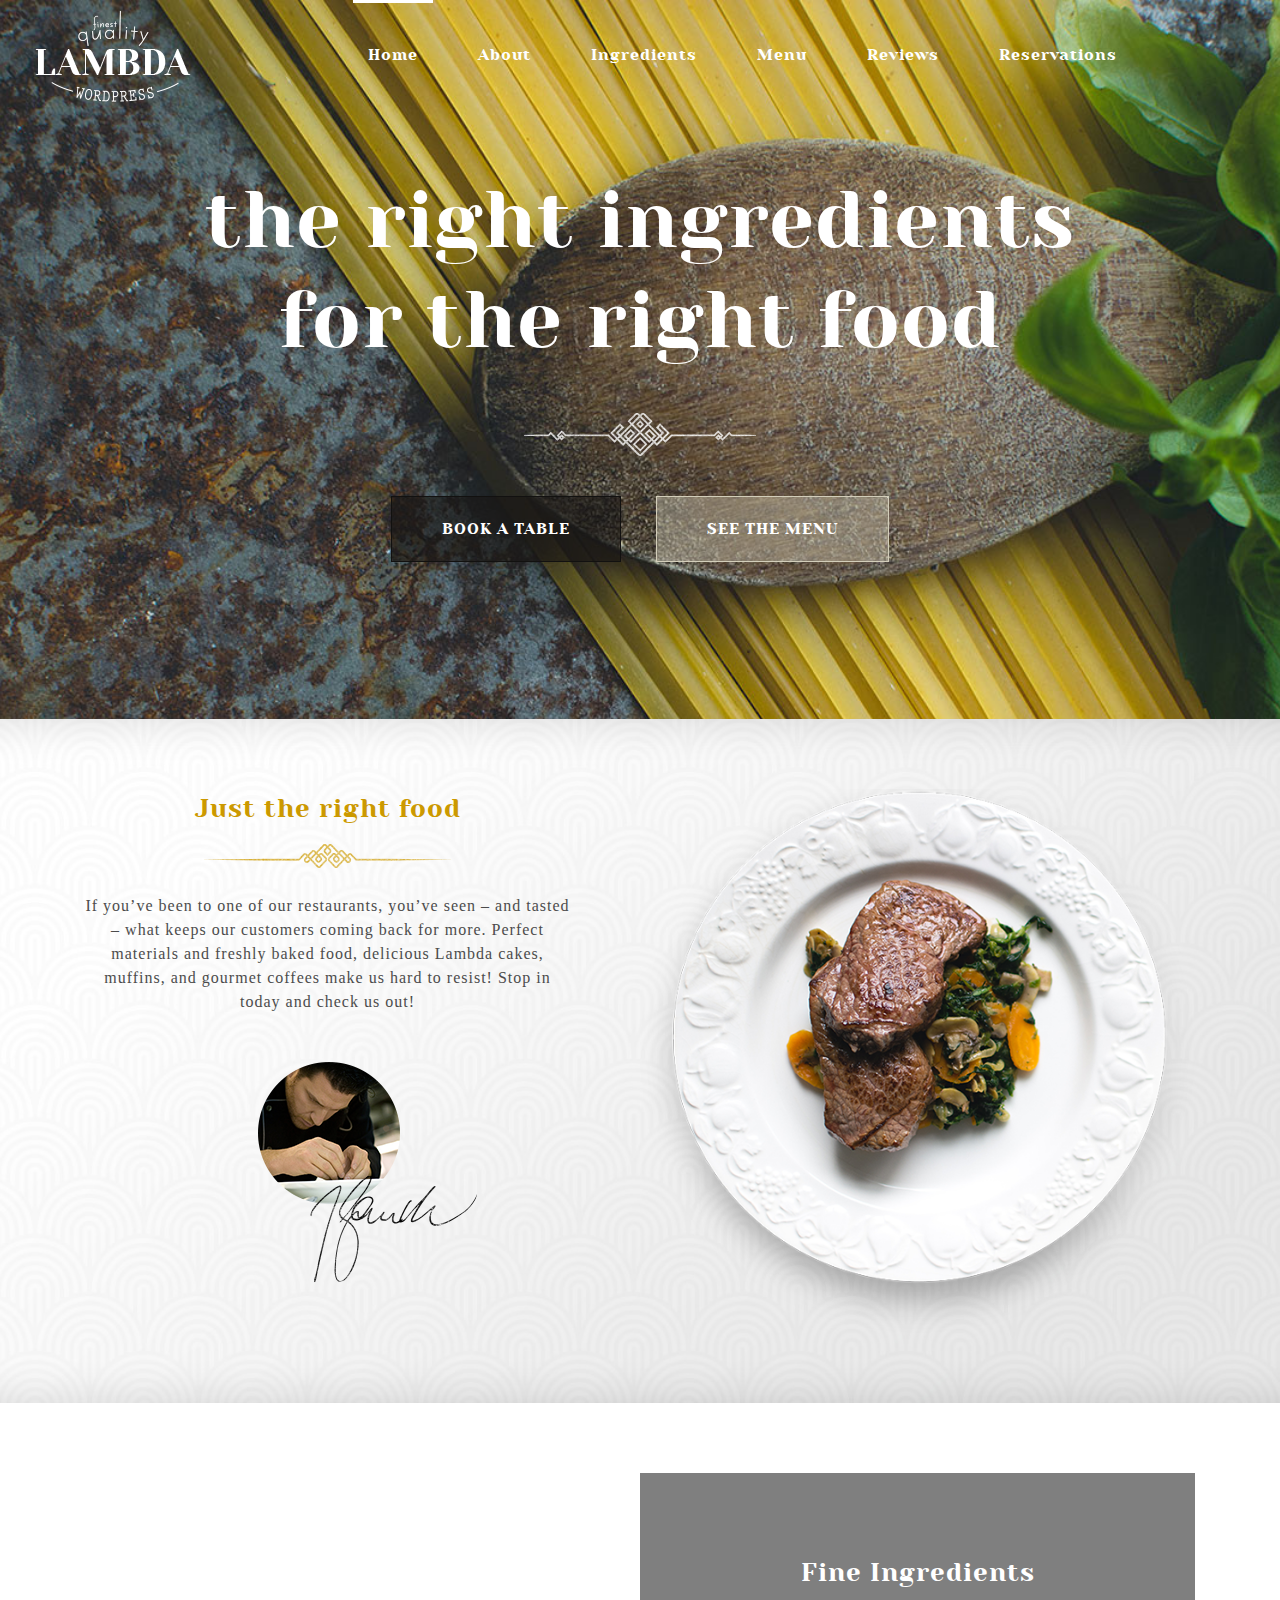
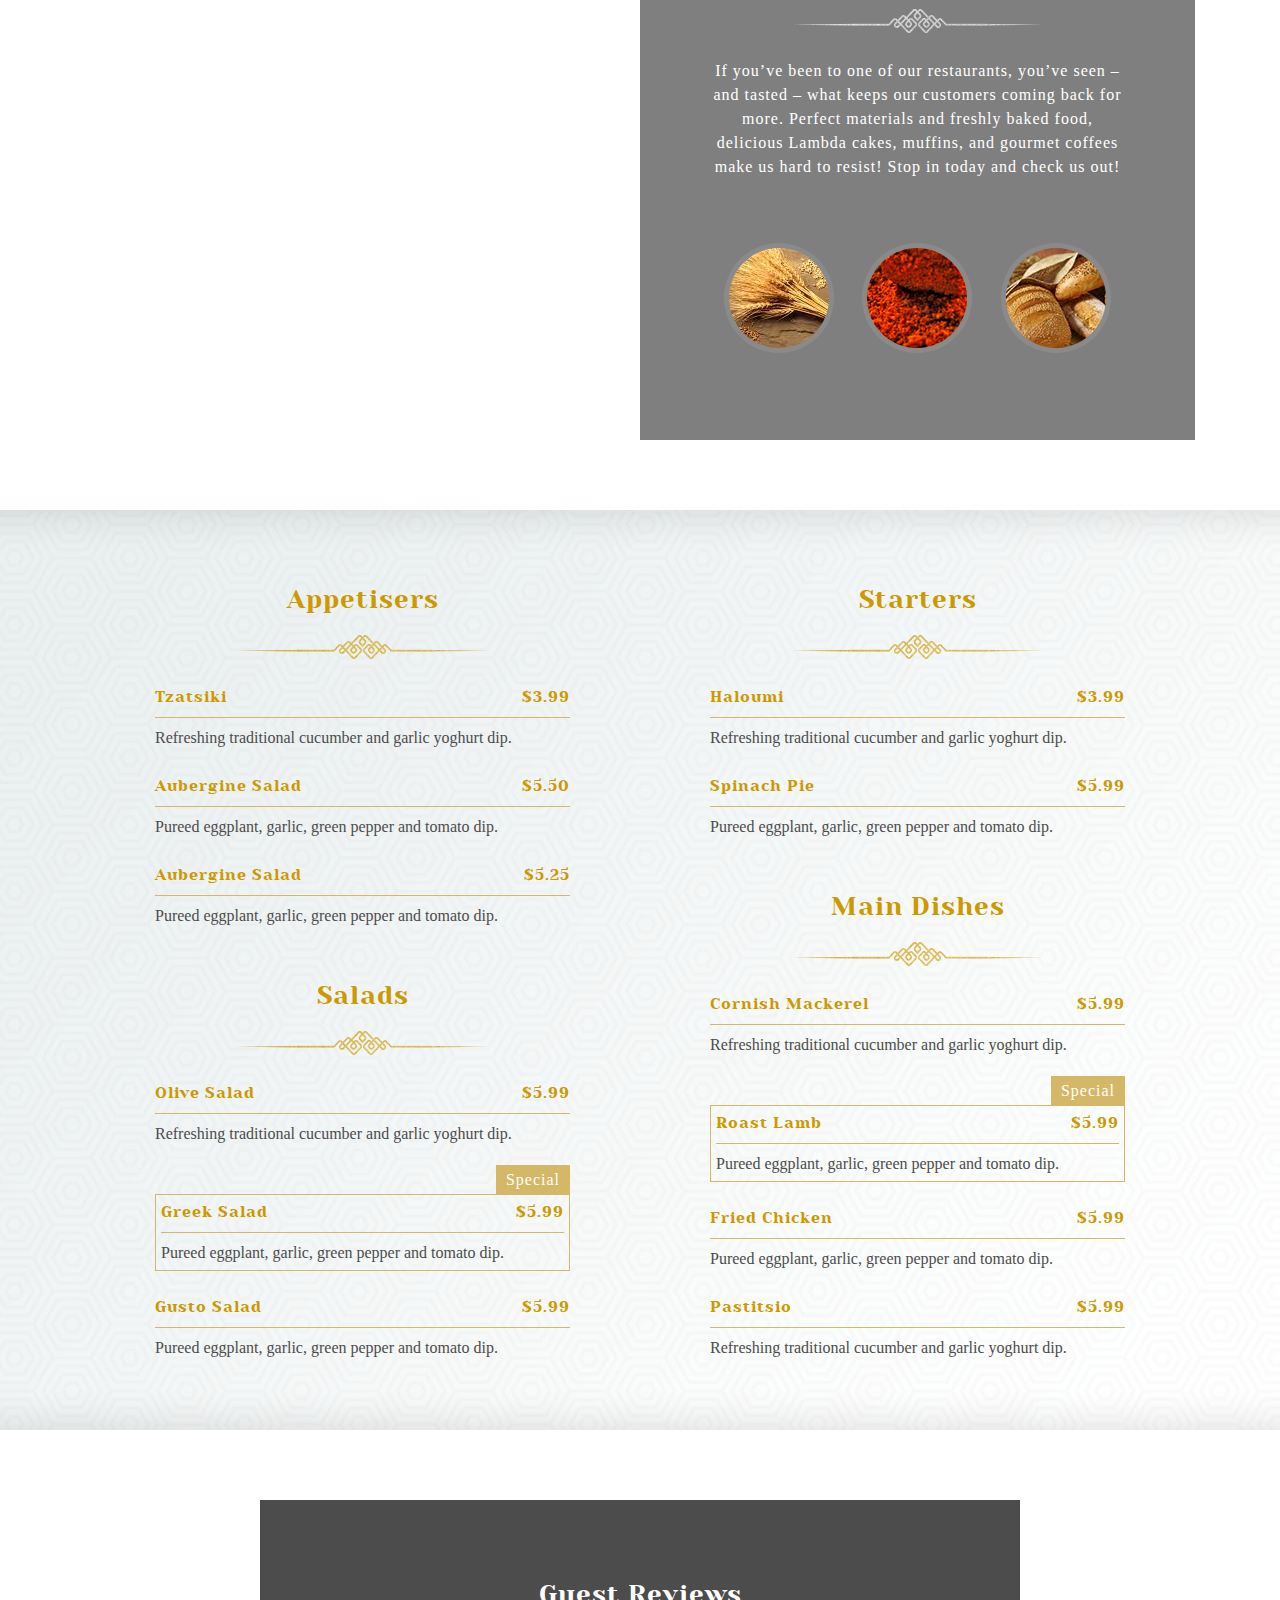
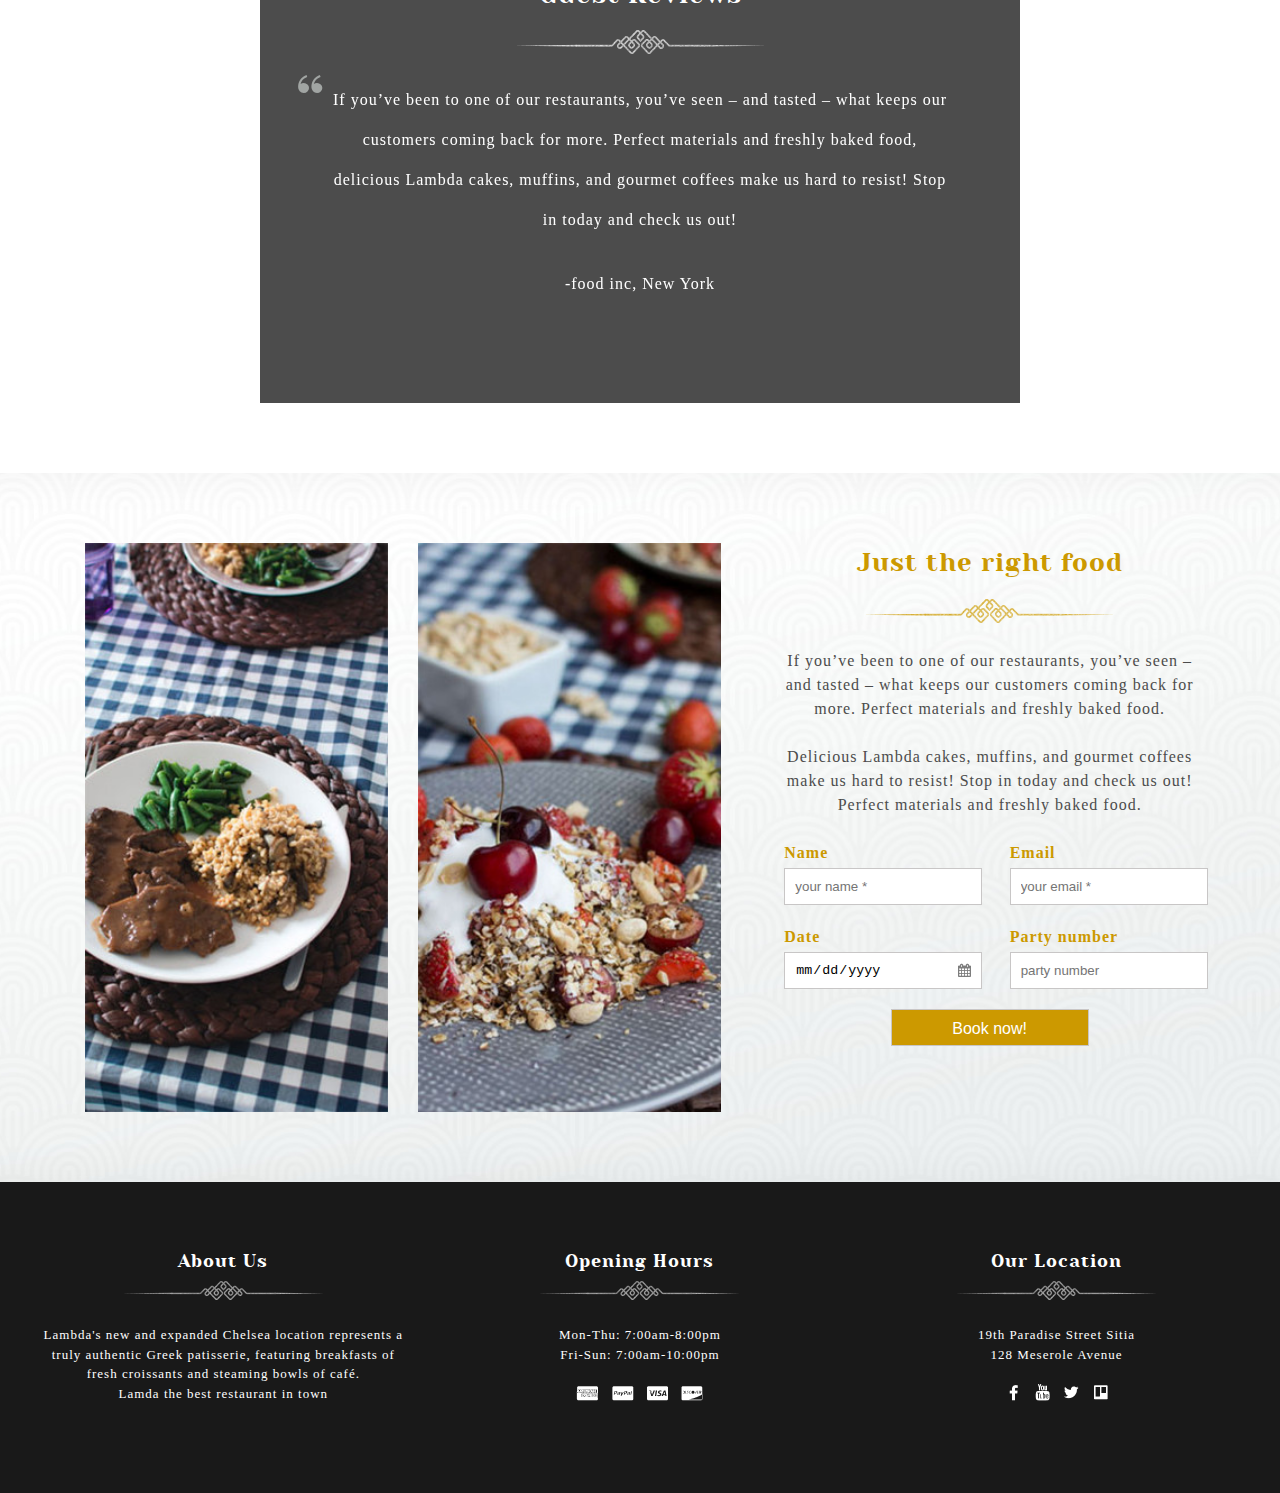
==== commit 52db954f: "Update index.html" ====
--- a/index.html
+++ b/index.html
@@ -6,7 +6,6 @@
 	
 	<title>Lambda</title>
 	<link rel="stylesheet" type="text/css" href="styles.css" />
-	<script src="http://assets.sadevs.com/_/less.min.js" type="text/javascript"></script>
 	<script src="jquery-3.1.1.min.js"></script>
 	<script src="main.js"></script>
 
--- a/styles.css
+++ b/styles.css
@@ -117,19 +117,18 @@
   width: 50px;
   height: 40px;
   display: block;
-  background: #777 url(https://cdn2.hubspot.net/hubfs/2284600/aWellers_2017_Images/arrow-down.png) no-repeat center center;
+  background: #777 url(images/arrow-down.png) no-repeat center center;
   transform: rotate(180deg);
-  /* rounded corners */
   -webkit-border-bottom-left-radius: 5px;
   -moz-border-bottom-left-radius: 5px;
   -webkit-border-bottom-right-radius: 5px;
   -moz-border-bottom-right-radius: 5px;
   border-bottom-left-radius: 5px;
   border-bottom-right-radius: 5px;
-  /* transition */
-  -webkit-transition: 1s;
-  -moz-transition: 1s;
-  transition: 1s;
+  -webkit-transition: all 1s ease;
+  -moz-transition: all 1s ease;
+  -o-transition: all 1s ease;
+  transition: all 1s ease;
 }
 #back-top a {
   width: 50px;
@@ -139,10 +138,10 @@
   text-transform: uppercase;
   text-decoration: none;
   color: #bbb;
-  /* transition */
-  -webkit-transition: 1s;
-  -moz-transition: 1s;
-  transition: 1s;
+  -webkit-transition: all 1s ease;
+  -moz-transition: all 1s ease;
+  -o-transition: all 1s ease;
+  transition: all 1s ease;
 }
 #back-top a:hover {
   color: #000;
@@ -187,15 +186,25 @@
 }
 @media all and (max-width: 1220px) {
   header .navigation .right-nav {
-    position: absolute;
-    right: 15px;
-    top: 70px;
-    overflow: hidden;
+    -webkit-box-shadow: -1px 0px 3px 0px rgba(0, 0, 0, 0.75);
+    box-shadow: -1px 0px 3px 0px rgba(0, 0, 0, 0.75);
+    height: 100%;
+    padding-top: 80px;
+    -webkit-perspective: 1000px;
+    perspective: 1000px;
+    position: fixed;
+    top: 0;
+    right: 0;
+    -webkit-transform: translateX(100%);
+    transform: translateX(100%);
+    -webkit-transition: visibility 0.6s, -webkit-transform 0.6s;
+    transition: visibility 0.6s, -webkit-transform 0.6s;
+    transition: transform 0.6s, visibility 0.6s;
+    transition: transform 0.6s, visibility 0.6s, -webkit-transform 0.6s;
+    visibility: hidden;
+    width: 25vw;
+    z-index: 1;
     background: #181413;
-    -webkit-transition: all 0.3s ease-in;
-    -moz-transition: all 0.3s ease-in;
-    -o-transition: all 0.3s ease-in;
-    transition: all 0.3s ease-in;
   }
 }
 @media all and (min-width: 1221px) {
@@ -203,12 +212,25 @@
     height: auto !Important;
   }
 }
+@media all and (max-width: 767px) {
+  header .navigation .right-nav {
+    width: 60%;
+  }
+}
 header .navigation .right-nav .nav {
   float: left;
 }
 @media all and (max-width: 1220px) {
   header .navigation .right-nav .nav {
     float: none;
+    -webkit-transform: rotateY(90deg);
+    transform: rotateY(90deg);
+    -webkit-transform-origin: left center;
+    transform-origin: left center;
+    -webkit-transition: -webkit-transform 0.6s;
+    transition: -webkit-transform 0.6s;
+    transition: transform 0.6s;
+    transition: transform 0.6s, -webkit-transform 0.6s;
   }
 }
 header .navigation .right-nav .nav ul li {
@@ -250,6 +272,17 @@
     padding: 0 20px;
   }
 }
+header .navigation .right-nav .nav ul li.active {
+  -webkit-transition: all 0.3ms ease-in-out;
+  -moz-transition: all 0.3ms ease-in-out;
+  -o-transition: all 0.3ms ease-in-out;
+  transition: all 0.3ms ease-in-out;
+}
+@media all and (max-width: 1220px) {
+  header .navigation .right-nav .nav ul li.active {
+    background-color: rgba(211, 206, 186, 0.4);
+  }
+}
 header .navigation .right-nav .nav ul li.active:before {
   width: 100%;
 }
@@ -259,7 +292,19 @@
     border-top: none;
   }
 }
+header .navigation .right-nav .nav.nav-visible {
+  -webkit-transform: rotateY(0deg);
+  transform: rotateY(0deg);
+}
 header .navigation .right-nav .socials-gold {
+  -webkit-transform: rotateY(90deg);
+  transform: rotateY(90deg);
+  -webkit-transform-origin: left center;
+  transform-origin: left center;
+  -webkit-transition: -webkit-transform 0.6s;
+  transition: -webkit-transform 0.6s;
+  transition: transform 0.6s;
+  transition: transform 0.6s, -webkit-transform 0.6s;
   float: left;
   padding-top: 43px;
 }
@@ -284,12 +329,22 @@
 header .navigation .right-nav .socials-gold ul li:last-child {
   margin-right: 0;
 }
+header .navigation .right-nav .socials-gold.nav-visible {
+  -webkit-transform: rotateY(0deg);
+  transform: rotateY(0deg);
+}
+header .navigation .nav-visible.right-nav {
+  -webkit-transform: translateX(0);
+  transform: translateX(0);
+  visibility: visible;
+}
 @media all and (max-width: 1220px) {
   header .navigation #menu-button {
     display: block;
     width: 52px;
     height: 52px;
-    position: absolute;
+    position: fixed;
+    z-index: 2;
     top: 50px;
     right: 10px;
     margin-top: -26px;
@@ -345,14 +400,49 @@
   text-transform: uppercase;
   padding: 20px 50px;
   display: inline-block;
+  overflow: hidden;
+  position: relative;
 }
 header .header-buttons a:first-child {
   margin-right: 30px;
   background-color: rgba(24, 20, 19, 0.6);
   border: 1px solid #121110;
 }
+header .header-buttons a:first-child:after {
+  -webkit-transition: transform 0.3s ease;
+  -moz-transition: transform 0.3s ease;
+  -o-transition: transform 0.3s ease;
+  transition: transform 0.3s ease;
+  content: '';
+  position: absolute;
+  height: 100px;
+  width: 300px;
+  transform: rotate(45deg) translateX(-121px) translateY(-28px);
+  background: #121110;
+  z-index: 1;
+}
+header .header-buttons a:first-child:before {
+  content: attr(title);
+  position: absolute;
+  top: 0;
+  left: 0;
+  width: 100%;
+  height: 100%;
+  color: #fff;
+  padding-top: 20px;
+  z-index: 2;
+  text-align: center;
+  transform: translateY(70px);
+}
 header .header-buttons a:first-child:hover {
-  background-color: #121110;
+  text-decoration: none;
+}
+header .header-buttons a:first-child:hover:after {
+  transform: translateX(-222px) translateY(-38px);
+}
+header .header-buttons a:first-child:hover:before {
+  transform: translateY(0);
+  transition: transform 0.5s cubic-bezier(0.68, -0.55, 0.265, 1.55);
 }
 @media all and (max-width: 600px) {
   header .header-buttons a:first-child {
@@ -365,8 +455,54 @@
   background-color: rgba(211, 206, 186, 0.4);
   border: 1px solid #d3ceba;
 }
+header .header-buttons a:last-child:after {
+  -webkit-transition: transform 0.3s ease;
+  -moz-transition: transform 0.3s ease;
+  -o-transition: transform 0.3s ease;
+  transition: transform 0.3s ease;
+  content: '';
+  position: absolute;
+  height: 100px;
+  width: 300px;
+  transform: rotate(45deg) translateX(-121px) translateY(-28px);
+  background: #ffffff;
+  z-index: 1;
+}
+header .header-buttons a:last-child:before {
+  content: attr(title);
+  position: absolute;
+  top: 0;
+  left: 0;
+  width: 100%;
+  height: 100%;
+  padding-top: 20px;
+  z-index: 2;
+  text-align: center;
+  transform: translateY(70px);
+}
 header .header-buttons a:last-child:hover {
-  background-color: #d3ceba;
+  text-decoration: none;
+}
+header .header-buttons a:last-child:hover:after {
+  transform: translateX(-222px) translateY(-38px);
+}
+header .header-buttons a:last-child:hover:before {
+  transform: translateY(0);
+  color: #121110;
+  transition: transform 0.5s cubic-bezier(0.68, -0.55, 0.265, 1.55);
+}
+::-webkit-scrollbar {
+  width: 12px;
+}
+::-webkit-scrollbar-track {
+  -webkit-box-shadow: inset 0 0 6px rgba(0, 0, 0, 0.3);
+}
+::-webkit-scrollbar-thumb {
+  background: rgba(204, 153, 0, 0.8);
+  -webkit-box-shadow: inset 0 0 6px rgba(0, 0, 0, 0.5);
+}
+::-webkit-scrollbar-thumb:window-inactive {
+  background: rgba(255, 153, 0, 0.4);
 }
 main .about {
   background-image: url(images/about_bg.jpg);
